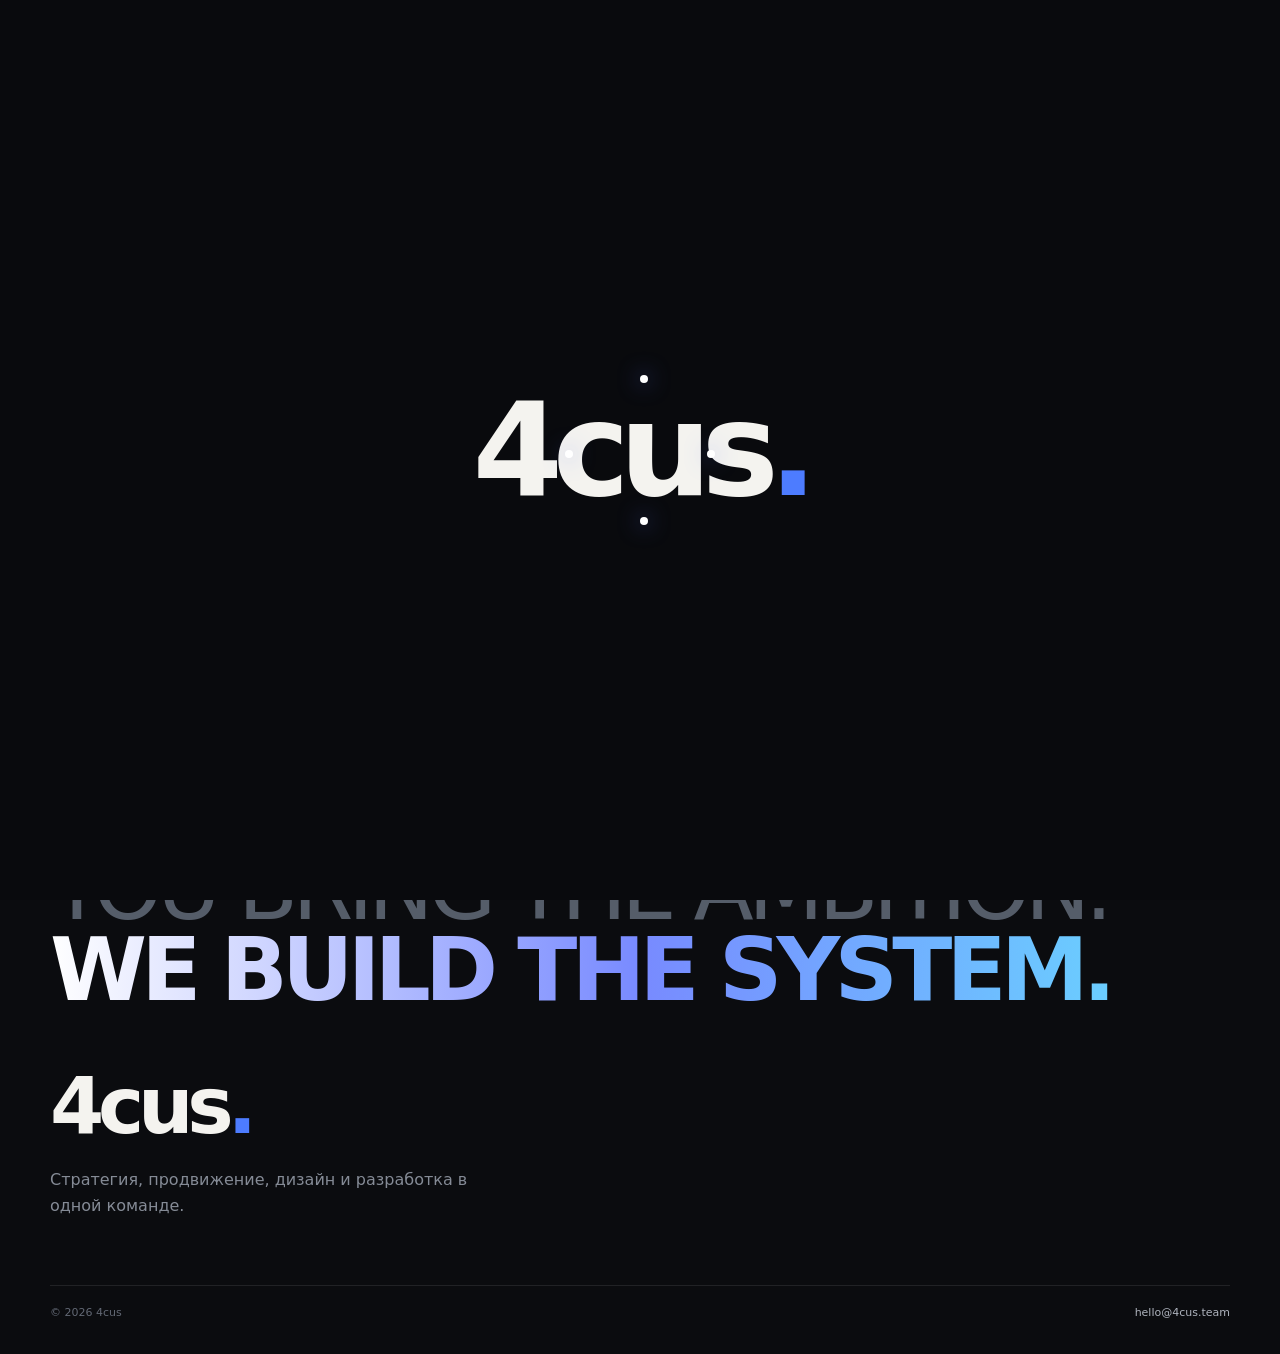
==== parth.html @ 07db7aab "Update parth.html" ====
<!doctype html>
<html lang="ru">
<head>
  <meta charset="utf-8" />
  <meta name="viewport" content="width=device-width, initial-scale=1" />
  <meta name="theme-color" content="#0b0c0f" />
  <meta name="description" content="4cus — digital team: SEO, targeted ads, websites, UI/UX, full-stack development and content production." />
  <title>4cus — Digital Team</title>
  <link rel="stylesheet" href="styles.css" />
</head>
<body>
  <div class="site-loader" id="siteLoader" aria-hidden="true"><div class="loader-mark">4cus<span>.</span></div><div class="loader-points"><i></i><i></i><i></i><i></i></div></div>
  <div class="noise"></div>
  <div class="cursor-glow" id="cursorGlow"></div>

  <header class="topbar">
    <div class="topbar-stars" aria-hidden="true"></div>
    <a class="brand" href="#top" aria-label="4cus home">4cus<span>.</span></a>
    <nav class="nav" aria-label="Main navigation">
      <a href="#team" data-i18n="navTeam">Команда</a>
      <a href="#about" data-i18n="navAbout">О нас</a>
      <a href="#services" data-i18n="navServices">Услуги</a>
      <a href="#contact" data-i18n="navContact">Контакты</a>
      <a href="https://sanek99tyan-svg.github.io/4cusv4/parth.html">Партнёрам</a>
    </nav>
    <div class="top-actions">
      <button class="theme-toggle" id="themeToggle" type="button" aria-label="Toggle theme"><span class="theme-dot"></span></button>
      <button class="lang-switch" id="langSwitch" type="button" aria-label="Switch language"><span class="active">RU</span><span>EN</span></button>
      <a class="pill ghost" href="#contact" data-i18n="contactUs">Связаться</a>
      <a class="pill primary" href="#services" data-i18n="getStarted">Начать проект <span>↗</span></a>
      <button class="menu-btn" id="menuBtn" type="button" aria-label="Open menu"><span></span><span></span></button>
    </div>
  </header>

  <main id="top">
    



   


    <section class="about section-pad" id="about">
      <div class="about-kicker reveal">4cus / one team / one focus</div>
      КОММЕРЧЕСКОЕ ПРЕДЛОЖЕНИЕ
Разработка сайта и комплексное продвижение бизнеса
Мы предлагаем комплексное решение для бизнеса, которое объединяет современный сайт, продвижение в социальных сетях и дополнительные инструменты для привлечения и удержания клиентов.
⸻
1. РАЗРАБОТКА САЙТА
Стоимость —
3 000 000 ₩
Создаём современный сайт на технологии PWA (Progressive Web App).
Что вы получаете:
Современный адаптивный сайт для телефона, планшета и компьютера
Возможность установить сайт как приложение на Android и iPhone
Работа без обязательной привязки к Telegram и другим сторонним сервисам
Возможность при необходимости подключить сторонние сервисы и интеграции
Удобный и понятный интерфейс для клиентов
Индивидуальный дизайн под ваш бизнес и фирменный стиль
Возможность дальнейшего расширения функционала сайта
Преимущество PWA
Ваш клиент может открыть сайт и установить его на свой смартфон практически как обычное приложение, при этом не требуется отдельное приложение из App Store или Google Play.
⸻
2. КОМПЛЕКСНОЕ ПРОДВИЖЕНИЕ
Стоимость —
5 000 000 ₩
Комплекс включает разработку и продвижение вашего бизнеса с использованием нескольких инструментов.
В комплекс входит:
🌐 Сайт
Полноценный сайт на технологии PWA с возможностью установки на Android и iPhone.
📱 SMM
Ведение и развитие социальных сетей:
Создание контентной стратегии
Подготовка контента
Работа с Reels / Stories / публикациями
Оформление социальных сетей
Создание контента с учётом специфики вашего бизнеса
Работа над привлечением и вовлечением аудитории
🎯 Таргетированная реклама
Настройка и ведение рекламных кампаний:
Настройка рекламной аудитории
Подготовка рекламных материалов
Запуск и настройка рекламных кампаний
Анализ результатов
Оптимизация рекламы
Важно: рекламный бюджет оплачивается заказчиком отдельно и не входит в стоимость комплекса.
⸻
3. БОНУСНАЯ СИСТЕМА ДЛЯ КЛИЕНТОВ
В рамках комплексного предложения мы предоставляем разработку индивидуальных подарочных / бонусных карт для ваших клиентов.
Карты могут быть полностью адаптированы под ваш бизнес:
Дизайн под фирменный стиль
Ваш логотип и цвета
Индивидуальные условия бонусов
Подарочные сертификаты
Скидочные карты
Бонусные программы
Условия и внешний вид карт настраиваются под ваше усмотрение.
⸻
4. КАРТОЧКИ ДЛЯ КЛИЕНТОВ
50 штук
В комплекс входит изготовление 50 индивидуальных карточек.
Карточки могут использоваться для:
постоянных клиентов;
бонусной программы;
скидок;
подарков;
накопительной системы;
специальных предложений.
⸻
СТОИМОСТЬ
Услуга	Стоимость
Разработка PWA-сайта	3 000 000 ₩
Комплекс: сайт + SMM + таргет + бонусная система + 50 карточек	5 000 000 ₩
Отдельно оплачивается:
Рекламный бюджет для таргетированной рекламы.
Размер рекламного бюджета определяется совместно с заказчиком в зависимости от поставленных целей и масштаба продвижения.
⸻
ПОЧЕМУ КОМПЛЕКС?
Вместо отдельной разработки сайта и последующего самостоятельного поиска специалистов для продвижения вы получаете единое решение для развития бизнеса.
Мы объединяем:
Сайт → SMM → Таргет → Клиентская бонусная система → Карточки
в одну комплексную систему.
Наша задача — не просто создать сайт, а создать цифровый инструмент, который помогает бизнесу привлекать новых клиентов и работать с постоянной аудиторией.
    </section>

    
  </main>

  <footer>
    <div class="footer-manifest reveal"><span>YOU BRING THE AMBITION.</span><strong data-i18n="footerManifest">WE BUILD THE SYSTEM.</strong></div>
    <div class="footer-brand">4cus<span>.</span></div>
    <p data-i18n="footerText">Стратегия, продвижение, дизайн и разработка в одной команде.</p>
    <div class="footer-bottom"><span>© 2026 4cus</span><a href="mailto:hello@4cus.team">hello@4cus.team</a></div>
  </footer>


  <div class="custom-cursor" id="customCursor"><span></span></div>
  <script src="script.js"></script>
</body>
</html>
---- styles.css ----
:root{
  --bg:#0b0c0f;--panel:#111318;--panel2:#171920;--text:#f4f3ef;--muted:#8b909b;--line:rgba(255,255,255,.09);
  --blue:#4d7cff;--violet:#7c56ff;--orange:#ff7a3d;--amber:#e8b54f;--cyan:#3bd5ff;
}
*{box-sizing:border-box}html{scroll-behavior:smooth}body{margin:0;background:var(--bg);color:var(--text);font-family:Inter,ui-sans-serif,system-ui,-apple-system,BlinkMacSystemFont,"Segoe UI",sans-serif;overflow-x:hidden}.noise{position:fixed;inset:0;pointer-events:none;z-index:90;opacity:.035;background-image:url("data:image/svg+xml,%3Csvg viewBox='0 0 180 180' xmlns='http://www.w3.org/2000/svg'%3E%3Cfilter id='n'%3E%3CfeTurbulence type='fractalNoise' baseFrequency='.9' numOctaves='2' stitchTiles='stitch'/%3E%3C/filter%3E%3Crect width='100%25' height='100%25' filter='url(%23n)' opacity='.8'/%3E%3C/svg%3E")}.cursor-glow{position:fixed;width:440px;height:440px;border-radius:50%;background:radial-gradient(circle,rgba(77,124,255,.12),transparent 65%);transform:translate(-50%,-50%);pointer-events:none;z-index:0;transition:opacity .3s}.topbar{position:fixed;top:18px;left:50%;transform:translateX(-50%);width:min(1180px,calc(100% - 28px));height:66px;display:flex;align-items:center;justify-content:space-between;padding:0 18px 0 22px;border:1px solid rgba(255,255,255,.08);background:rgba(16,18,23,.75);backdrop-filter:blur(18px);border-radius:18px;z-index:70;box-shadow:0 14px 60px rgba(0,0,0,.25)}.brand{font-size:26px;font-weight:900;letter-spacing:-1.7px;color:#fff;text-decoration:none}.brand span,.footer-brand span{color:var(--blue)}.nav{display:flex;gap:28px}.nav a{color:#a7abb4;text-decoration:none;font-size:13px;transition:.25s}.nav a:hover{color:#fff}.top-actions{display:flex;align-items:center;gap:9px}.pill{display:inline-flex;align-items:center;justify-content:center;gap:11px;min-height:40px;padding:0 16px;border-radius:10px;text-decoration:none;font-size:13px;font-weight:700;color:#fff;border:1px solid var(--line);transition:.3s}.pill:hover{transform:translateY(-2px)}.pill.primary{background:linear-gradient(135deg,#577cff,#2c6dff);box-shadow:0 10px 28px rgba(57,100,255,.28);border-color:transparent}.pill.ghost{background:rgba(255,255,255,.03)}.pill.big{min-height:52px;padding:0 20px;border-radius:13px}.lang-switch{display:flex;align-items:center;gap:3px;border:1px solid var(--line);background:#0c0e12;border-radius:10px;padding:4px;color:#8d929d}.lang-switch span{font-size:11px;padding:7px;border-radius:7px}.lang-switch .active{background:#fff;color:#0a0b0e}.menu-btn{display:none;background:none;border:0;width:38px;height:38px;position:relative}.menu-btn span{position:absolute;width:19px;height:1px;background:#fff;left:9px;top:14px}.menu-btn span:last-child{top:22px}.section-pad{width:min(1180px,calc(100% - 36px));margin:0 auto}.hero{min-height:860px;padding-top:180px;position:relative;display:flex;flex-direction:column;align-items:center;text-align:center;overflow:hidden}.hero:before{content:"";position:absolute;width:700px;height:700px;border-radius:50%;background:radial-gradient(circle,rgba(98,83,255,.18),transparent 68%);top:110px;left:50%;transform:translateX(-50%);filter:blur(25px)}.hero-gridline{position:absolute;top:90px;bottom:0;width:1px;background:linear-gradient(transparent,var(--line),transparent)}.hero-gridline.one{left:25%}.hero-gridline.two{right:25%}.eyebrow{position:relative;font-size:12px;text-transform:uppercase;letter-spacing:.16em;color:#8f95a2;margin-bottom:18px}.hero-title{position:relative;font-size:clamp(58px,8vw,118px);line-height:.88;letter-spacing:-.07em;margin:0;max-width:1050px}.hero-title span{display:block}.gradient-text{background:linear-gradient(100deg,#fff 10%,#818fff 45%,#7ae6ff 77%,#fff 98%);-webkit-background-clip:text;background-clip:text;color:transparent}.hero-copy{position:relative;max-width:680px;font-size:18px;line-height:1.65;color:#9ba0aa;margin:34px auto 0}.hero-actions{display:flex;align-items:center;gap:25px;margin-top:28px;position:relative}.text-link{color:#d7d9de;text-decoration:none;font-size:14px}.orbit-stage{position:absolute;width:520px;height:260px;bottom:20px;left:50%;transform:translateX(-50%);perspective:800px}.orbit-ring{position:absolute;inset:50px 60px;border:1px solid rgba(255,255,255,.12);border-radius:50%;transform:rotateX(66deg);box-shadow:0 0 80px rgba(83,95,255,.15)}.orb{position:absolute;width:84px;height:84px;border-radius:50%;filter:saturate(1.2);box-shadow:inset -20px -20px 40px rgba(0,0,0,.25),0 20px 70px currentColor}.orb-a{background:linear-gradient(145deg,#ffbe55,#ff7a3d);color:rgba(255,116,60,.28);left:84px;top:96px;animation:floatA 5s ease-in-out infinite}.orb-b{background:linear-gradient(145deg,#8f6bff,#4f68ff);color:rgba(93,89,255,.28);left:218px;top:28px;width:106px;height:106px;animation:floatB 6s ease-in-out infinite}.orb-c{background:linear-gradient(145deg,#57eaff,#4278ff);color:rgba(60,189,255,.28);right:74px;top:105px;width:72px;height:72px;animation:floatA 4.5s ease-in-out infinite reverse}.orbit-copy{position:absolute;bottom:0;width:100%;font-size:10px;letter-spacing:.35em;color:#555b68}@keyframes floatA{50%{transform:translateY(-18px) rotate(8deg)}}@keyframes floatB{50%{transform:translateY(15px) rotate(-8deg)}}
.marquee{border-top:1px solid var(--line);border-bottom:1px solid var(--line);overflow:hidden;padding:16px 0;background:#0f1116}.marquee-track{display:flex;align-items:center;gap:28px;width:max-content;animation:marquee 28s linear infinite}.marquee span{font-size:13px;font-weight:800;letter-spacing:.16em;color:#666c77}.marquee i{font-style:normal;color:#2f65ff}@keyframes marquee{to{transform:translateX(-50%)}}
.team{padding-top:130px;padding-bottom:130px}.section-head{display:grid;grid-template-columns:1.1fr .9fr;gap:50px;align-items:end;margin-bottom:70px}.section-head h2{font-size:clamp(44px,7vw,82px);line-height:.95;letter-spacing:-.055em;margin:0}.section-head p{color:#8f949f;line-height:1.8;margin:0 0 8px}.fan-stage{position:relative;height:440px;margin-bottom:90px;background:radial-gradient(ellipse at 50% 95%,rgba(74,86,255,.20),transparent 60%)}.fan-card{position:absolute;width:190px;height:245px;border-radius:26px;padding:8px;background:#171920;border:1px solid rgba(255,255,255,.1);box-shadow:0 22px 55px rgba(0,0,0,.35);left:50%;top:70px;transform-origin:center 155%;cursor:pointer;transition:.4s}.fan-card:hover{z-index:10!important;transform:translateX(-50%) translateY(-18px) rotate(0deg) scale(1.06)!important}.fan-card .person-placeholder{height:190px;border-radius:21px;display:grid;place-items:center;overflow:hidden;position:relative}.person-placeholder:after,.member-photo:after,.profile-placeholder:after{content:"";position:absolute;inset:14% 24% 0;border-radius:48% 48% 18% 18%;background:linear-gradient(180deg,rgba(255,255,255,.45),rgba(255,255,255,.05));filter:blur(.3px)}.person-placeholder b{font-size:66px;position:relative;z-index:2}.person-placeholder.amber{background:linear-gradient(145deg,#d69a37,#3b2615)}.person-placeholder.violet{background:linear-gradient(145deg,#7159ff,#241b52)}.person-placeholder.orange{background:linear-gradient(145deg,#ff8c42,#522310)}.person-placeholder.blue{background:linear-gradient(145deg,#476dff,#142659)}.fan-card span{display:block;font-size:9px;letter-spacing:.13em;color:#9ca1aa;padding:12px 5px}.fan-1{transform:translateX(-170%) rotate(-22deg);z-index:1}.fan-2{transform:translateX(-92%) rotate(-8deg);z-index:3}.fan-3{transform:translateX(-8%) rotate(8deg);z-index:3}.fan-4{transform:translateX(70%) rotate(22deg);z-index:1}.team-grid{display:grid;grid-template-columns:repeat(4,1fr);gap:18px}.member-card{padding:12px;border-radius:22px;border:1px solid var(--line);background:linear-gradient(180deg,#13151a,#0e1014);transition:.35s;cursor:pointer}.member-card:hover{transform:translateY(-7px);border-color:rgba(255,255,255,.2);box-shadow:0 22px 55px rgba(0,0,0,.25)}.member-photo{height:310px;border-radius:17px;display:grid;place-items:center;position:relative;overflow:hidden}.member-photo span{font-size:104px;font-weight:900;letter-spacing:-.08em;z-index:2;text-shadow:0 8px 30px rgba(0,0,0,.25)}.photo-hint{position:absolute;right:13px;top:13px;font-size:9px;letter-spacing:.18em;border:1px solid rgba(255,255,255,.25);border-radius:99px;padding:6px 8px;z-index:3}.photo-amber{background:linear-gradient(145deg,#bc7c25,#2b2118)}.photo-violet{background:linear-gradient(145deg,#6e4fff,#251c53)}.photo-orange{background:linear-gradient(145deg,#ff7e36,#452014)}.photo-blue{background:linear-gradient(145deg,#3e66e8,#162041)}.member-meta{display:flex;justify-content:space-between;align-items:center;padding:16px 4px 10px}.member-meta h3{margin:0 0 4px;font-size:18px}.member-meta p{margin:0;color:#4977ff;font-size:10px;letter-spacing:.1em}.round-btn{width:38px;height:38px;border-radius:50%;border:1px solid var(--line);background:#171920;color:#fff;cursor:pointer;transition:.3s}.member-card:hover .round-btn{background:#fff;color:#0b0c0f;transform:rotate(45deg)}.member-desc{color:#828894;line-height:1.65;font-size:13px;min-height:128px;padding:0 4px}.social-mini{display:flex;gap:8px;padding:6px 4px}.social-mini a{width:31px;height:31px;border:1px solid var(--line);border-radius:50%;display:grid;place-items:center;color:#888e99;text-decoration:none;font-size:9px}.social-mini a:hover{color:#fff;border-color:#fff}
.about{padding:120px 0;border-top:1px solid var(--line)}.about-kicker{font-size:11px;color:#5b84ff;text-transform:uppercase;letter-spacing:.24em;margin-bottom:30px}.about-title{font-size:clamp(38px,6vw,74px);line-height:1.05;letter-spacing:-.055em;max-width:1100px;margin:0 0 70px}.about-grid{display:grid;grid-template-columns:1fr 1.15fr;gap:90px}.about-copy{font-size:17px;line-height:1.9;color:#979ca6}.about-copy p{margin-top:0;margin-bottom:28px}.metric-wall{display:grid;grid-template-columns:1fr 1fr;border:1px solid var(--line);border-radius:24px;overflow:hidden}.metric{padding:35px;border-right:1px solid var(--line);border-bottom:1px solid var(--line);min-height:180px;display:flex;flex-direction:column;justify-content:space-between}.metric:nth-child(2n){border-right:0}.metric:nth-last-child(-n+2){border-bottom:0}.metric strong{font-size:50px;letter-spacing:-.06em}.metric span{color:#818692;font-size:13px;line-height:1.5}.services{padding:120px 0}.service-list{border-top:1px solid var(--line)}.service-row{display:grid;grid-template-columns:70px 1.05fr 1.2fr 34px;gap:25px;align-items:center;padding:31px 0;border-bottom:1px solid var(--line);transition:.3s}.service-row:hover{padding-left:15px;background:linear-gradient(90deg,rgba(77,124,255,.06),transparent)}.service-row>span{color:#535965;font-size:11px}.service-row h3{margin:0;font-size:26px;letter-spacing:-.03em}.service-row p{margin:0;color:#858b97;line-height:1.65;font-size:14px}.service-row i{font-style:normal;font-size:24px;transition:.3s}.service-row:hover i{transform:translate(6px,-6px)}
.socials{padding:120px 0 160px}.social-intro{display:flex;justify-content:space-between;align-items:end;margin-bottom:45px;gap:50px}.social-intro span{font-size:11px;text-transform:uppercase;letter-spacing:.2em;color:#7d838e}.social-intro h2{font-size:clamp(36px,5vw,66px);letter-spacing:-.05em;max-width:790px;margin:0}.social-cards{display:grid;grid-template-columns:1.2fr 1fr .9fr;gap:16px}.social-card{position:relative;min-height:330px;border-radius:28px;overflow:hidden;padding:28px;display:flex;flex-direction:column;justify-content:flex-end;text-decoration:none;color:#fff;border:1px solid rgba(255,255,255,.12);isolation:isolate;transition:.4s}.social-card:hover{transform:translateY(-9px) rotate(-.7deg)}.social-card small{position:absolute;top:26px;left:28px;letter-spacing:.2em;font-size:9px;opacity:.68}.social-card strong{font-size:42px;letter-spacing:-.05em}.social-card>span{position:absolute;right:25px;top:24px;font-size:25px}.youtube{background:linear-gradient(145deg,#6e1515,#1a0b0b)}.instagram{background:linear-gradient(145deg,#5632a9,#25102d 70%)}.tiktok{background:linear-gradient(145deg,#11313c,#0d1014 70%)}.social-shape{position:absolute;width:220px;height:220px;border-radius:42% 58% 61% 39%/45% 38% 62% 55%;right:-20px;top:55px;background:rgba(255,255,255,.12);filter:blur(2px);z-index:-1;animation:blob 7s ease-in-out infinite}@keyframes blob{50%{transform:rotate(70deg) scale(1.1);border-radius:64% 36% 42% 58%/55% 61% 39% 45%}}
.canvas-section{height:620px;position:relative;overflow:hidden;border-top:1px solid var(--line);background:radial-gradient(circle at 50% 80%,rgba(76,96,255,.11),transparent 55%)}#networkCanvas{position:absolute;inset:0;width:100%;height:100%}.canvas-copy{position:absolute;z-index:3;left:50%;transform:translateX(-50%);top:90px;text-align:center;width:min(900px,90%)}.canvas-copy span{text-transform:uppercase;letter-spacing:.22em;color:#667087;font-size:10px}.canvas-copy h2{font-size:clamp(40px,6vw,78px);line-height:1;letter-spacing:-.06em;margin:14px 0}.signature-svg{position:absolute;left:50%;bottom:10px;transform:translateX(-50%);width:min(1200px,95%);z-index:2;overflow:visible}.draw-path{fill:none;stroke:#3d6fff;stroke-width:2;stroke-linecap:round;stroke-dasharray:1600;stroke-dashoffset:1600;filter:drop-shadow(0 0 12px rgba(61,111,255,.45));transition:stroke-dashoffset 2.2s cubic-bezier(.2,.7,.2,1)}.draw-path.alt{stroke:#cf6dff;opacity:.5}.canvas-section.in-view .draw-path{stroke-dashoffset:0}.canvas-labels{position:absolute;inset:auto 0 40px;display:flex;justify-content:space-around;color:#5f6674;font-size:9px;letter-spacing:.2em;z-index:4}footer{width:min(1180px,calc(100% - 36px));margin:0 auto;padding:70px 0 35px}.footer-brand{font-size:78px;font-weight:900;letter-spacing:-.08em}.footer-brand+ p{color:#858b96;max-width:430px}.footer-bottom{display:flex;justify-content:space-between;margin-top:65px;padding-top:20px;border-top:1px solid var(--line);color:#626874;font-size:11px}.footer-bottom a{color:#aeb3bd;text-decoration:none}
.mobile-menu{position:fixed;inset:0;background:#0b0c0f;z-index:95;display:flex;flex-direction:column;justify-content:center;padding:35px;transform:translateX(100%);transition:.55s cubic-bezier(.16,1,.3,1)}.mobile-menu.open{transform:none}.mobile-menu a{font-size:50px;color:#fff;text-decoration:none;letter-spacing:-.05em;margin:8px 0}.menu-close,.profile-close{position:absolute;right:25px;top:22px;width:48px;height:48px;border-radius:50%;border:1px solid var(--line);background:rgba(255,255,255,.05);color:#fff;font-size:28px;cursor:pointer;z-index:10}
.profile-modal{position:fixed;inset:0;background:#0b0c0f;z-index:100;opacity:0;pointer-events:none;transition:.45s}.profile-modal.open{opacity:1;pointer-events:auto}.profile-bg{position:absolute;inset:0;background:radial-gradient(circle at 20% 20%,rgba(87,105,255,.13),transparent 34%)}.profile-scroll{position:absolute;inset:0;overflow:auto;padding:100px max(28px,calc((100vw - 1180px)/2)) 80px}.profile-hero{min-height:600px;display:grid;grid-template-columns:80px .75fr 1fr;gap:40px;align-items:center}.profile-index{font-size:11px;color:#586070;align-self:start;margin-top:85px}.profile-placeholder{height:500px;border-radius:34px;display:grid;place-items:center;position:relative;overflow:hidden;background:linear-gradient(145deg,#6e4fff,#251c53)}.profile-placeholder span{font-size:190px;font-weight:900;z-index:2}.profile-main h2{font-size:clamp(62px,9vw,126px);line-height:.85;letter-spacing:-.075em;margin:12px 0 35px}.profile-main p{max-width:600px;color:#9ca2ac;font-size:17px;line-height:1.85}.profile-links{display:flex;gap:12px;margin-top:28px}.profile-links a{padding:12px 15px;border:1px solid var(--line);border-radius:10px;color:#fff;text-decoration:none;font-size:12px}.portfolio-wrap{padding-top:60px;border-top:1px solid var(--line)}.portfolio-head{display:flex;align-items:end;justify-content:space-between;gap:30px;margin-bottom:30px}.portfolio-head h3{font-size:36px;margin:0}.portfolio-head span{color:#707783;font-size:11px}.portfolio-grid{display:grid;grid-template-columns:repeat(3,1fr);gap:16px}.project-card{aspect-ratio:1.25;border-radius:24px;border:1px solid var(--line);background:linear-gradient(145deg,#1d2028,#111319);padding:20px;position:relative;overflow:hidden;display:flex;flex-direction:column;justify-content:flex-end}.project-card:before{content:"";position:absolute;width:180px;height:180px;border-radius:50%;background:linear-gradient(145deg,#577cff,#8d4dff);top:-50px;right:-40px;filter:blur(3px);opacity:.65}.project-card:nth-child(2):before{background:linear-gradient(145deg,#ffb53d,#ff6e32)}.project-card:nth-child(3):before{background:linear-gradient(145deg,#44dfff,#4563ff)}.project-card:nth-child(4):before{background:linear-gradient(145deg,#6affb8,#2f7b65)}.project-card:nth-child(5):before{background:linear-gradient(145deg,#ff8ac8,#884bff)}.project-card:nth-child(6):before{background:linear-gradient(145deg,#e9d56a,#7a5c2a)}.project-card b,.project-card span{position:relative;z-index:2}.project-card b{font-size:22px}.project-card span{font-size:10px;color:#8b919c;margin-top:6px}
.reveal{opacity:0;transform:translateY(28px);transition:opacity .8s ease,transform .8s cubic-bezier(.2,.7,.2,1)}.reveal.visible{opacity:1;transform:none}
@media(max-width:960px){.nav,.top-actions .ghost,.top-actions .primary{display:none}.menu-btn{display:block}.hero{min-height:800px;padding-top:170px}.hero-copy{font-size:16px}.orbit-stage{transform:translateX(-50%) scale(.82);bottom:5px}.section-head,.about-grid{grid-template-columns:1fr;gap:28px}.team-grid{grid-template-columns:repeat(2,1fr)}.member-photo{height:380px}.social-cards{grid-template-columns:1fr}.profile-hero{grid-template-columns:1fr;gap:30px}.profile-index{display:none}.profile-placeholder{height:520px}.portfolio-grid{grid-template-columns:repeat(2,1fr)}.profile-main h2{margin-top:0}.service-row{grid-template-columns:50px 1fr 30px}.service-row p{grid-column:2/3}.social-intro{display:block}.social-intro span{display:block;margin-bottom:16px}}
@media(max-width:640px){.topbar{top:10px;height:58px;border-radius:15px}.brand{font-size:23px}.lang-switch{margin-left:auto}.section-pad{width:min(100% - 24px,1180px)}.hero{padding-top:145px;min-height:730px}.hero-title{font-size:55px}.hero-copy{font-size:15px;line-height:1.7}.hero-actions{flex-direction:column;gap:16px}.orbit-stage{width:430px;transform:translateX(-50%) scale(.72);bottom:-5px}.team{padding-top:90px}.section-head{margin-bottom:40px}.section-head h2{font-size:54px}.fan-stage{height:340px;margin-bottom:55px}.fan-card{width:140px;height:190px;top:50px}.fan-card .person-placeholder{height:140px}.fan-1{transform:translateX(-165%) rotate(-23deg)}.fan-2{transform:translateX(-95%) rotate(-8deg)}.fan-3{transform:translateX(-5%) rotate(8deg)}.fan-4{transform:translateX(65%) rotate(23deg)}.fan-card span{font-size:7px;padding-top:8px}.team-grid{grid-template-columns:1fr}.member-photo{height:420px}.member-desc{min-height:auto}.about{padding-top:90px}.about-title{font-size:42px}.about-grid{gap:35px}.metric-wall{grid-template-columns:1fr}.metric{border-right:0!important;border-bottom:1px solid var(--line)!important}.metric:last-child{border-bottom:0!important}.services{padding-top:90px}.service-row{padding:24px 0}.service-row h3{font-size:22px}.socials{padding-top:90px}.social-intro h2{font-size:42px}.social-card{min-height:260px}.canvas-section{height:540px}.footer-brand{font-size:62px}.footer-bottom{gap:20px;flex-direction:column}.mobile-menu a{font-size:46px}.profile-scroll{padding:90px 18px 60px}.profile-placeholder{height:430px}.profile-main h2{font-size:68px}.portfolio-head{display:block}.portfolio-head span{display:block;margin-top:9px}.portfolio-grid{grid-template-columns:1fr}.profile-hero{min-height:auto;padding-bottom:70px}}

/* v2 — premium navigation + contact */
.topbar{height:72px;padding:0 12px 0 24px;border-color:rgba(255,255,255,.11);background:linear-gradient(180deg,rgba(25,27,34,.88),rgba(12,14,18,.82));box-shadow:0 18px 70px rgba(0,0,0,.36),inset 0 1px 0 rgba(255,255,255,.04)}
.topbar:before{content:"";position:absolute;inset:0;border-radius:inherit;padding:1px;background:linear-gradient(105deg,rgba(255,255,255,.18),rgba(92,116,255,.08) 35%,transparent 65%,rgba(255,255,255,.09));-webkit-mask:linear-gradient(#000 0 0) content-box,linear-gradient(#000 0 0);-webkit-mask-composite:xor;mask-composite:exclude;pointer-events:none}
.brand{position:relative}.brand:after{content:"digital team";position:absolute;left:0;top:28px;font-size:7px;font-weight:600;letter-spacing:.22em;text-transform:uppercase;color:#666d79;white-space:nowrap}
.nav{padding:7px;border:1px solid rgba(255,255,255,.06);border-radius:14px;background:rgba(255,255,255,.025);gap:4px}.nav a{padding:9px 13px;border-radius:9px}.nav a:hover{background:rgba(255,255,255,.065)}
.lang-switch{border-radius:14px;background:rgba(5,6,9,.72);padding:4px;box-shadow:inset 0 0 0 1px rgba(255,255,255,.02)}
.menu-btn{border-radius:13px!important;border:1px solid rgba(255,255,255,.08)!important;background:rgba(255,255,255,.035)!important}

.contact-cta{padding-bottom:140px}.contact-shell{position:relative;overflow:hidden;border:1px solid rgba(255,255,255,.11);border-radius:36px;padding:70px;display:grid;grid-template-columns:1.1fr .9fr;gap:70px;background:linear-gradient(145deg,rgba(23,26,34,.98),rgba(10,12,16,.98));box-shadow:0 35px 90px rgba(0,0,0,.28)}
.contact-shell:before{content:"";position:absolute;inset:0;background:linear-gradient(115deg,rgba(95,113,255,.09),transparent 34%,transparent 67%,rgba(154,80,255,.06));pointer-events:none}.contact-orb{position:absolute;border-radius:50%;filter:blur(2px);pointer-events:none}.contact-orb-a{width:280px;height:280px;right:-100px;top:-110px;background:radial-gradient(circle at 35% 35%,rgba(112,130,255,.55),rgba(64,58,176,.09) 62%,transparent 70%)}.contact-orb-b{width:190px;height:190px;left:42%;bottom:-120px;background:radial-gradient(circle,rgba(184,89,255,.22),transparent 70%)}
.contact-copy,.project-form{position:relative;z-index:2}.contact-kicker{font-size:10px;letter-spacing:.25em;color:#798295}.contact-copy h2{font-size:clamp(42px,5vw,70px);line-height:.98;letter-spacing:-.06em;margin:20px 0 25px;max-width:720px}.contact-copy>p{color:#9299a6;line-height:1.8;max-width:650px}.contact-links{display:flex;gap:10px;flex-wrap:wrap;margin-top:38px}.contact-link{min-width:145px;padding:15px 16px;border:1px solid rgba(255,255,255,.1);border-radius:14px;display:flex;justify-content:space-between;gap:20px;color:#fff;text-decoration:none;background:rgba(255,255,255,.025);transition:.3s}.contact-link:hover{transform:translateY(-4px);background:rgba(255,255,255,.06);border-color:rgba(255,255,255,.2)}.contact-link b{font-weight:400}
.project-form{display:grid;grid-template-columns:1fr 1fr;gap:12px;align-content:start;padding:18px;border-radius:25px;background:rgba(4,6,10,.55);border:1px solid rgba(255,255,255,.08);backdrop-filter:blur(20px)}.project-form label{display:block}.project-form label.wide{grid-column:1/-1}.project-form label span{display:block;font-size:9px;letter-spacing:.14em;text-transform:uppercase;color:#737b89;margin:0 0 9px 4px}.project-form input,.project-form textarea{width:100%;border:1px solid rgba(255,255,255,.09);background:#11141a;color:#fff;border-radius:14px;padding:15px 16px;outline:none;font:inherit;transition:.25s}.project-form textarea{resize:vertical;min-height:125px}.project-form input:focus,.project-form textarea:focus{border-color:rgba(99,124,255,.7);box-shadow:0 0 0 4px rgba(83,104,255,.08)}.contact-submit{grid-column:1/-1;border:0;border-radius:15px;min-height:56px;padding:0 18px;color:#fff;background:linear-gradient(135deg,#617cff,#6b45ef);font-weight:800;display:flex;justify-content:space-between;align-items:center;cursor:pointer;box-shadow:0 14px 35px rgba(72,82,255,.2);transition:.3s}.contact-submit:hover{transform:translateY(-3px)}.project-form small{grid-column:1/-1;color:#606876;font-size:9px;line-height:1.5;padding:2px 4px}

@media(max-width:960px){.contact-shell{grid-template-columns:1fr;padding:48px;gap:42px}}
@media(max-width:640px){.topbar{top:10px;width:calc(100% - 20px);height:64px;padding:0 8px 0 17px;border-radius:19px;background:rgba(15,17,22,.88);box-shadow:0 14px 40px rgba(0,0,0,.42)}.topbar .brand{font-size:26px}.brand:after{display:none}.top-actions{gap:6px}.lang-switch{height:46px;border-radius:14px}.lang-switch span{font-size:12px;padding:8px 9px}.menu-btn{display:block;width:46px;height:46px}.menu-btn span{width:20px;left:12px;top:17px}.menu-btn span:last-child{top:25px;width:14px;left:18px}.contact-cta{width:calc(100% - 24px);padding-bottom:90px}.contact-shell{padding:31px 20px;border-radius:28px;gap:32px}.contact-copy h2{font-size:40px}.contact-copy>p{font-size:14px}.contact-links{display:grid;grid-template-columns:1fr 1fr}.contact-link:last-child{grid-column:1/-1}.project-form{grid-template-columns:1fr;padding:12px}.project-form label,.project-form label.wide{grid-column:1}.canvas-section{margin-top:0}}


/* v3 — mobile polish + layout fixes */
body{padding-bottom:env(safe-area-inset-bottom)}
section[id]{scroll-margin-top:110px}
.topbar{isolation:isolate}
.topbar:after{content:"";position:absolute;left:18px;right:18px;bottom:0;height:1px;background:linear-gradient(90deg,transparent,rgba(112,132,255,.34),rgba(255,255,255,.08),transparent);opacity:.75;pointer-events:none}
.top-actions{position:relative;z-index:3}
.hero>.eyebrow,.hero>.hero-title,.hero>.hero-copy,.hero>.hero-actions{z-index:2}
.hero-actions{z-index:5}
.pill.big{min-width:290px}
.orbit-stage{pointer-events:none;z-index:1}
footer{position:relative;padding-top:52px}
footer:before{content:"";position:absolute;left:0;right:0;top:0;height:1px;background:linear-gradient(90deg,transparent,rgba(255,255,255,.09),rgba(91,119,255,.18),rgba(255,255,255,.09),transparent)}
.footer-brand+ p{line-height:1.65}
.footer-bottom{align-items:center}

@media(max-width:960px){
  .hero{padding-bottom:220px;min-height:auto}
  .orbit-stage{bottom:26px}
  .team{padding-top:110px}
}

@media(max-width:640px){
  .cursor-glow{display:none}
  .topbar{top:max(10px,env(safe-area-inset-top));width:calc(100% - 20px);height:70px;padding:0 10px 0 16px;border-radius:22px;background:linear-gradient(180deg,rgba(23,26,34,.94),rgba(10,12,17,.88));backdrop-filter:blur(22px);box-shadow:0 18px 44px rgba(0,0,0,.46),inset 0 1px 0 rgba(255,255,255,.04)}
  .topbar .brand{font-size:27px;letter-spacing:-1.9px}
  .top-actions{gap:6px;padding:4px;border-radius:18px;border:1px solid rgba(255,255,255,.05);background:rgba(255,255,255,.025);box-shadow:inset 0 1px 0 rgba(255,255,255,.03)}
  .lang-switch{margin-left:0;height:42px;padding:3px;border-radius:13px;background:rgba(7,9,13,.94)}
  .lang-switch span{font-size:12px;padding:8px 10px}
  .menu-btn{display:block;width:42px;height:42px;border-radius:12px!important}
  .menu-btn span{width:18px;left:11px;top:16px}
  .menu-btn span:last-child{top:24px;width:12px;left:17px}
  .section-pad{width:min(100% - 24px,1180px)}
  .hero{padding-top:154px;padding-bottom:218px;min-height:auto}
  .hero-gridline{display:none}
  .eyebrow{font-size:11px;line-height:1.45}
  .hero-title{font-size:48px;max-width:340px;line-height:.92}
  .hero-copy{font-size:15px;line-height:1.72;max-width:340px;margin-top:24px}
  .hero-actions{width:100%;max-width:330px;flex-direction:column;gap:14px;margin-top:24px}
  .pill.big{width:100%;min-width:0;min-height:54px}
  .text-link{display:inline-flex;align-items:center;justify-content:center;width:100%;min-height:46px;border:1px solid rgba(255,255,255,.08);border-radius:14px;background:rgba(255,255,255,.02)}
  .orbit-stage{width:340px;height:190px;bottom:18px;transform:translateX(-50%) scale(1)}
  .orbit-ring{inset:42px 42px}
  .orb-a{width:66px;height:66px;left:48px;top:88px}
  .orb-b{width:84px;height:84px;left:128px;top:24px}
  .orb-c{width:56px;height:56px;right:48px;top:92px}
  .orbit-copy{font-size:8px}
  .marquee{padding:13px 0}
  .marquee span{font-size:12px}
  .team{padding-top:92px;padding-bottom:96px}
  .section-head{margin-bottom:36px}
  .section-head h2{font-size:clamp(42px,12vw,54px)}
  .section-head p{font-size:16px;line-height:1.7}
  .fan-stage{height:282px;margin-bottom:42px;overflow:hidden;margin-inline:-4px}
  .fan-card{width:118px;height:166px;top:48px;padding:7px;border-radius:21px}
  .fan-card .person-placeholder{height:118px}
  .person-placeholder b{font-size:54px}
  .fan-card span{font-size:6px;letter-spacing:.15em;padding:9px 3px 0}
  .fan-1{transform:translateX(-168%) rotate(-22deg)}
  .fan-2{transform:translateX(-92%) rotate(-8deg)}
  .fan-3{transform:translateX(-2%) rotate(8deg)}
  .fan-4{transform:translateX(74%) rotate(22deg)}
  .member-photo{height:360px}
  .member-meta{padding-top:14px}
  .social-card{min-height:240px;padding:24px;border-radius:24px}
  .social-card small{top:22px;left:24px}
  .social-card strong{font-size:36px}
  .social-card>span{top:20px;right:22px}
  .social-shape{width:178px;height:178px;right:-18px;top:76px}
  .contact-cta{width:calc(100% - 24px);padding-bottom:86px}
  .contact-shell{padding:30px 20px;border-radius:28px;gap:28px}
  .contact-copy h2{font-size:34px;line-height:1.02;margin:16px 0 18px}
  .contact-copy>p{font-size:14px;line-height:1.75}
  .contact-links{display:grid;grid-template-columns:1fr;gap:10px;margin-top:28px}
  .contact-link,.contact-link:last-child{grid-column:auto;min-width:0}
  .project-form{grid-template-columns:1fr;padding:12px}
  .project-form label,.project-form label.wide{grid-column:1}
  .canvas-section{height:620px;margin-top:0}
  .canvas-copy{top:62px;width:calc(100% - 28px)}
  .canvas-copy h2{font-size:42px;line-height:1.02;max-width:320px;margin:14px auto 0}
  .signature-svg{bottom:16px;width:min(1200px,104%)}
  .canvas-labels{inset:auto 10px 34px;gap:8px;justify-content:space-between;font-size:8px;letter-spacing:.16em}
  footer{width:calc(100% - 24px);padding:54px 0 calc(24px + env(safe-area-inset-bottom))}
  .footer-brand{font-size:52px}
  .footer-brand+ p{font-size:16px;max-width:100%;margin-top:8px}
  .footer-bottom{margin-top:32px;padding-top:18px;gap:14px;align-items:flex-start;flex-direction:column}
  .mobile-menu{padding:40px 24px;padding-top:max(40px,calc(env(safe-area-inset-top) + 16px))}
  .mobile-menu a{font-size:42px;margin:6px 0}
  .menu-close{right:18px;top:max(18px,calc(env(safe-area-inset-top) + 8px))}
}


/* v4 — overflow fixes for contact + canvas */
.contact-cta,.contact-shell,.contact-copy,.project-form,.canvas-section,.canvas-copy,footer{max-width:100%}
.contact-copy h2,.canvas-copy h2{overflow-wrap:anywhere}

@media(max-width:640px){
  html,body{overflow-x:hidden}
  .contact-cta{width:calc(100% - 24px);margin-left:auto;margin-right:auto;padding-bottom:78px}
  .contact-shell{width:100%;padding:28px 18px 18px;gap:24px}
  .contact-copy{min-width:0}
  .contact-copy h2{font-size:30px;line-height:1.05;max-width:100%;letter-spacing:-.05em}
  .contact-copy>p{max-width:100%}
  .contact-links{width:100%;grid-template-columns:1fr}
  .contact-link,.contact-link:last-child{width:100%;grid-column:auto;padding:14px 16px}
  .project-form{width:100%;min-width:0;padding:10px;border-radius:22px;overflow:hidden}
  .project-form input,.project-form textarea{width:100%;max-width:100%;min-width:0;padding:14px 14px;border-radius:12px}
  .contact-submit{min-height:52px;border-radius:14px}

  .canvas-section{height:590px;padding-inline:0;overflow:hidden}
  .canvas-copy{left:0;right:0;transform:none;top:58px;width:100%;padding:0 18px;text-align:left}
  .canvas-copy span{display:block;max-width:100%;white-space:normal}
  .canvas-copy h2{font-size:34px;line-height:1.04;max-width:285px;margin:12px 0 0;letter-spacing:-.05em}
  #networkCanvas{left:0;right:0;width:100%;max-width:100%}
  .signature-svg{left:50%;transform:translateX(-50%);bottom:14px;width:112%;max-width:none}
  .canvas-labels{left:12px;right:12px;bottom:32px;justify-content:space-between}

  footer{width:calc(100% - 24px);margin-left:auto;margin-right:auto}
  .footer-brand+ p{max-width:300px}
  .footer-bottom{max-width:100%}
}

/* v5 — 4cus agency expansion */
.site-loader{position:fixed;inset:0;z-index:9999;display:grid;place-items:center;background:#090a0d;transition:opacity .65s ease,visibility .65s ease}.site-loader.hide{opacity:0;visibility:hidden}.loader-mark{font-size:clamp(64px,12vw,130px);font-weight:900;letter-spacing:-.08em}.loader-mark span{color:var(--blue)}.loader-points{position:absolute;left:50%;top:50%;width:150px;height:150px;transform:translate(-50%,-50%)}.loader-points i{position:absolute;width:8px;height:8px;border-radius:50%;background:#fff;box-shadow:0 0 22px rgba(88,116,255,.8);animation:loaderPoint 1s ease-in-out infinite}.loader-points i:nth-child(1){left:0;top:50%}.loader-points i:nth-child(2){right:0;top:50%;animation-delay:.1s}.loader-points i:nth-child(3){top:0;left:50%;animation-delay:.2s}.loader-points i:nth-child(4){bottom:0;left:50%;animation-delay:.3s}
.theme-toggle{width:42px;height:42px;border-radius:13px;border:1px solid rgba(255,255,255,.08);background:rgba(255,255,255,.035);display:grid;place-items:center;cursor:pointer}.theme-dot{width:16px;height:16px;border-radius:50%;background:linear-gradient(135deg,#fff 50%,#2a2f3b 50%);box-shadow:0 0 0 4px rgba(255,255,255,.035)}
.hero-trust{position:relative;z-index:4;display:flex;align-items:center;gap:12px;margin-top:26px;color:#666d79;font-size:9px;letter-spacing:.2em}.hero-trust i{width:3px;height:3px;border-radius:50%;background:#3e67ff}.hero-stats{position:relative;z-index:4;display:flex;gap:10px;margin-top:18px}.hero-stats>div{min-width:120px;padding:12px 14px;border:1px solid rgba(255,255,255,.07);border-radius:14px;background:rgba(255,255,255,.02);backdrop-filter:blur(12px);display:flex;flex-direction:column}.hero-stats strong{font-size:20px;letter-spacing:-.04em}.hero-stats span{font-size:9px;color:#747b87;text-transform:uppercase;letter-spacing:.12em;margin-top:3px}
.member-proof{display:flex;align-items:center;gap:9px;padding:11px 4px 4px;border-top:1px solid rgba(255,255,255,.06)}.member-proof b{font-size:11px;color:#fff}.member-proof span{font-size:9px;color:#6f7682;text-transform:uppercase;letter-spacing:.1em}

.cases{padding:40px 0 140px}.case-grid{display:grid;grid-template-columns:1.25fr 1fr 1fr;gap:16px}.case-card{position:relative;min-height:520px;border:1px solid var(--line);border-radius:30px;overflow:hidden;background:#111318;transition:.45s cubic-bezier(.2,.7,.2,1)}.case-card:hover{transform:translateY(-8px);border-color:rgba(255,255,255,.18);box-shadow:0 28px 75px rgba(0,0,0,.28)}.case-no{position:absolute;right:22px;top:20px;font-size:10px;color:#676e7b;letter-spacing:.14em;z-index:3}.case-visual{height:66%;position:relative;display:grid;place-items:center;overflow:hidden}.case-visual:before{content:"";position:absolute;width:320px;height:320px;border-radius:50%;filter:blur(5px);opacity:.55;transition:.5s}.case-commerce .case-visual{background:linear-gradient(160deg,#241849,#111318)}.case-commerce .case-visual:before{background:radial-gradient(circle,#784dff,transparent 68%)}.case-product .case-visual{background:linear-gradient(160deg,#163644,#101317)}.case-product .case-visual:before{background:radial-gradient(circle,#39c9ff,transparent 68%)}.case-growth .case-visual{background:linear-gradient(160deg,#47261a,#121314)}.case-growth .case-visual:before{background:radial-gradient(circle,#ff8a3d,transparent 68%)}.case-card:hover .case-visual:before{transform:scale(1.12)}.case-window{width:70%;aspect-ratio:1.3;border:1px solid rgba(255,255,255,.16);border-radius:18px;background:rgba(8,10,14,.7);padding:15px;display:flex;gap:6px;position:relative;z-index:2;box-shadow:0 22px 70px rgba(0,0,0,.3)}.case-window i{width:7px;height:7px;border-radius:50%;background:#5a6170}.case-window span{position:absolute;left:15px;right:15px;top:40px;bottom:15px;border-radius:12px;background:linear-gradient(145deg,rgba(126,92,255,.5),rgba(80,115,255,.08));border:1px solid rgba(255,255,255,.08)}.case-orbit{width:180px;height:180px;border:1px solid rgba(255,255,255,.18);border-radius:50%;position:relative;display:grid;place-items:center;z-index:2}.case-orbit:after{content:"";position:absolute;inset:24px;border:1px dashed rgba(255,255,255,.18);border-radius:50%;animation:spin 10s linear infinite}.case-orbit i{position:absolute;width:20px;height:20px;border-radius:50%;background:#5fe0ff;right:4px;top:40%;box-shadow:0 0 25px #5fe0ff}.case-orbit b{font-size:42px;letter-spacing:-.08em}.bars{width:72%;height:180px;display:flex;align-items:end;gap:10px;z-index:2}.bars i{flex:1;border-radius:8px 8px 2px 2px;background:linear-gradient(#ff9d54,#6a321c);transform-origin:bottom;animation:barPulse 2.8s ease-in-out infinite}.bars i:nth-child(1){height:34%}.bars i:nth-child(2){height:54%;animation-delay:.15s}.bars i:nth-child(3){height:80%;animation-delay:.3s}.bars i:nth-child(4){height:66%;animation-delay:.45s}.bars i:nth-child(5){height:96%;animation-delay:.6s}@keyframes barPulse{50%{transform:scaleY(.82);filter:brightness(1.2)}}@keyframes spin{to{transform:rotate(360deg)}}.case-meta{padding:26px}.case-meta>span{font-size:9px;color:#677080;letter-spacing:.2em}.case-meta h3{font-size:26px;letter-spacing:-.04em;margin:10px 0 8px}.case-meta p{margin:0;color:#7f8793;font-size:12px}

.why{padding:130px 0}.why-head{display:grid;grid-template-columns:.35fr 1fr;gap:40px;align-items:start;margin-bottom:55px}.why-head>span,.process-copy>span{font-size:10px;letter-spacing:.22em;color:#5d78ff}.why-head h2,.process-copy h2{font-size:clamp(42px,6vw,76px);line-height:.98;letter-spacing:-.06em;margin:0}.why-grid{display:grid;grid-template-columns:repeat(4,1fr);gap:14px}.why-card{min-height:290px;padding:28px;border:1px solid var(--line);border-radius:24px;background:linear-gradient(180deg,#12151a,#0e1014);display:flex;flex-direction:column;transition:.35s}.why-card:hover{transform:translateY(-7px);border-color:rgba(94,122,255,.34)}.why-card>span{font-size:10px;color:#566073}.why-card h3{font-size:22px;margin:auto 0 12px;letter-spacing:-.03em}.why-card p{margin:0;color:#7e8591;font-size:13px;line-height:1.7}

.process{padding:70px 0 150px}.process-copy{display:grid;grid-template-columns:.35fr 1fr;gap:40px;margin-bottom:70px}.process-line{--process:0%;position:relative;display:grid;grid-template-columns:repeat(5,1fr);gap:0;padding-top:34px}.process-line:before,.process-progress{content:"";position:absolute;left:0;right:0;top:0;height:2px;background:rgba(255,255,255,.08)}.process-progress{right:auto;width:var(--process);background:linear-gradient(90deg,#5275ff,#8e5cff,#58d9ff);box-shadow:0 0 18px rgba(80,111,255,.5);transition:width .12s linear}.process-line article{position:relative;padding:20px 22px 0 0}.process-line article:before{content:"";position:absolute;top:-39px;left:0;width:11px;height:11px;border-radius:50%;background:#11151b;border:2px solid #5b6f95;box-shadow:0 0 0 4px var(--bg)}.process-line article b{font-size:10px;color:#546078}.process-line h3{font-size:22px;margin:13px 0 8px}.process-line p{font-size:12px;line-height:1.65;color:#78808c;max-width:170px}

.sticky-services{padding-top:110px}.services-layout{display:grid;grid-template-columns:.75fr 1.35fr;gap:46px;align-items:start}.service-preview{position:sticky;top:120px;min-height:510px;border-radius:30px;border:1px solid var(--line);overflow:hidden;background:radial-gradient(circle at 50% 40%,rgba(79,103,255,.2),transparent 44%),#101218;display:flex;flex-direction:column;justify-content:space-between;padding:28px}.preview-index{font-size:10px;letter-spacing:.2em;color:#6e7684}.preview-word{font-size:clamp(62px,8vw,108px);font-weight:900;letter-spacing:-.09em;line-height:.8;word-break:break-word}.preview-grid{height:150px;background-image:linear-gradient(rgba(255,255,255,.06) 1px,transparent 1px),linear-gradient(90deg,rgba(255,255,255,.06) 1px,transparent 1px);background-size:28px 28px;mask-image:linear-gradient(to top,#000,transparent)}.service-row{cursor:default}.service-row:hover h3{transform:translateX(7px)}.service-row h3{transition:.3s}

.response-time{display:flex;align-items:center;gap:9px;margin-top:24px;color:#858c98;font-size:11px}.response-time i{width:7px;height:7px;border-radius:50%;background:#5be287;box-shadow:0 0 0 5px rgba(91,226,135,.07)}.book-call{border-color:rgba(89,117,255,.28);background:rgba(76,99,255,.07)}
.floating-contact{position:fixed;right:24px;bottom:24px;z-index:68;display:flex;flex-direction:column;align-items:flex-end;gap:8px}.floating-main{min-width:166px;height:48px;border:1px solid rgba(255,255,255,.12);border-radius:15px;background:linear-gradient(135deg,#5c7bff,#6d47ef);color:#fff;padding:0 15px;display:flex;align-items:center;justify-content:space-between;gap:18px;font-weight:750;cursor:pointer;box-shadow:0 16px 40px rgba(52,67,180,.28)}.floating-menu{display:flex;flex-direction:column;gap:6px;opacity:0;transform:translateY(10px) scale(.97);pointer-events:none;transition:.25s}.floating-contact.open .floating-menu{opacity:1;transform:none;pointer-events:auto}.floating-menu a{min-width:166px;padding:12px 14px;border-radius:12px;background:rgba(13,15,20,.95);border:1px solid var(--line);color:#fff;text-decoration:none;font-size:12px;backdrop-filter:blur(15px)}
.footer-manifest{padding:0 0 50px}.footer-manifest span,.footer-manifest strong{display:block;font-size:clamp(38px,7vw,88px);line-height:.92;letter-spacing:-.065em}.footer-manifest span{color:#555d69}.footer-manifest strong{background:linear-gradient(90deg,#fff,#788aff,#67dfff);-webkit-background-clip:text;background-clip:text;color:transparent}.profile-skills{display:flex;flex-wrap:wrap;gap:8px;margin-top:22px}.profile-skills span{padding:8px 10px;border:1px solid var(--line);border-radius:999px;color:#a4aab4;font-size:10px;letter-spacing:.08em;text-transform:uppercase}
.custom-cursor{position:fixed;left:0;top:0;width:18px;height:18px;border-radius:50%;border:1px solid rgba(255,255,255,.5);transform:translate(-50%,-50%);pointer-events:none;z-index:9998;transition:width .2s,height .2s,background .2s,border-color .2s;display:grid;place-items:center;mix-blend-mode:difference}.custom-cursor span{font-size:0;color:#000;font-weight:900}.custom-cursor.active{width:64px;height:64px;background:#fff;border-color:#fff;mix-blend-mode:normal}.custom-cursor.active span{font-size:9px;letter-spacing:.1em}

body.light-theme{--bg:#ebe9e3;--panel:#f5f2ec;--panel2:#fffdf7;--text:#111216;--muted:#5f636b;--line:rgba(18,20,25,.11);background:var(--bg);color:var(--text)}body.light-theme .topbar{background:rgba(239,237,231,.86);border-color:rgba(20,22,28,.1)}body.light-theme .brand,body.light-theme .nav a,body.light-theme .pill,body.light-theme .member-meta h3,body.light-theme .case-card,body.light-theme .why-card,body.light-theme footer a{color:#111216}body.light-theme .nav{background:rgba(0,0,0,.03);border-color:rgba(0,0,0,.06)}body.light-theme .nav a:hover{background:rgba(0,0,0,.06)}body.light-theme .lang-switch{background:#dedbd3;border-color:rgba(0,0,0,.08)}body.light-theme .lang-switch .active{background:#111;color:#fff}body.light-theme .member-card,body.light-theme .why-card,body.light-theme .case-card,body.light-theme .service-preview,body.light-theme .project-form{background:rgba(255,255,255,.46);border-color:rgba(0,0,0,.09)}body.light-theme .marquee{background:#e2dfd7;border-color:rgba(0,0,0,.08)}body.light-theme .contact-shell{background:linear-gradient(145deg,#f7f4ee,#e5e0d7)}body.light-theme .project-form input,body.light-theme .project-form textarea{background:#f5f2ec;color:#111;border-color:rgba(0,0,0,.1)}body.light-theme .canvas-section{background:radial-gradient(circle at 50% 80%,rgba(76,96,255,.11),transparent 55%),#e9e6df}body.light-theme .footer-manifest strong{background:linear-gradient(90deg,#111,#556af1,#2d9eb8);-webkit-background-clip:text;background-clip:text;color:transparent}body.light-theme .theme-dot{background:linear-gradient(135deg,#111 50%,#fff 50%)}

@media(max-width:960px){.case-grid{grid-template-columns:1fr}.case-card{min-height:460px}.why-grid{grid-template-columns:1fr 1fr}.why-head,.process-copy{grid-template-columns:1fr}.process-line{grid-template-columns:1fr;gap:26px;padding:0 0 0 28px}.process-line:before,.process-progress{top:0;bottom:0;left:0;width:2px;height:auto;right:auto}.process-progress{height:var(--process);width:2px}.process-line article{padding:0}.process-line article:before{left:-33px;top:6px}.services-layout{grid-template-columns:1fr}.service-preview{position:relative;top:auto;min-height:330px}.theme-toggle{display:none}}
@media(max-width:640px){.site-loader .loader-mark{font-size:72px}.loader-points{width:110px;height:110px}.hero-trust{flex-wrap:wrap;justify-content:center;max-width:300px;gap:8px 10px}.hero-stats{width:100%;max-width:330px;display:grid;grid-template-columns:repeat(3,1fr)}.hero-stats>div{min-width:0;padding:10px 8px}.hero-stats strong{font-size:17px}.hero-stats span{font-size:7px}.member-proof{padding-top:10px}.cases{padding-top:10px;padding-bottom:100px}.case-card{min-height:410px;border-radius:24px}.case-visual{height:60%}.case-meta{padding:22px}.case-meta h3{font-size:23px}.why{padding:100px 0}.why-head{margin-bottom:34px}.why-head h2,.process-copy h2{font-size:40px}.why-grid{grid-template-columns:1fr}.why-card{min-height:220px}.process{padding:40px 0 105px}.process-copy{margin-bottom:48px}.process-line article{padding-bottom:8px}.process-line h3{font-size:20px}.service-preview{min-height:250px;border-radius:24px}.preview-word{font-size:68px}.preview-grid{height:90px}.floating-contact{right:12px;bottom:calc(12px + env(safe-area-inset-bottom))}.floating-main{min-width:148px;height:45px}.floating-menu a{min-width:148px}.footer-manifest{padding-bottom:38px}.footer-manifest span,.footer-manifest strong{font-size:41px}.custom-cursor{display:none}.contact-links{grid-template-columns:1fr!important}.book-call{grid-column:auto!important}}
@media(prefers-reduced-motion:reduce){*,*:before,*:after{animation-duration:.01ms!important;animation-iteration-count:1!important;scroll-behavior:auto!important;transition-duration:.01ms!important}}

/* v5.1 finishing polish */
.loader-points i{animation:loaderPulse 1s ease-in-out infinite}
@keyframes loaderPulse{0%,100%{transform:scale(.7);opacity:.45}50%{transform:scale(1.25);opacity:1}}
.fan-stage.visible .fan-card{animation:fanReveal .8s cubic-bezier(.16,1,.3,1) both}.fan-stage.visible .fan-card:nth-child(1){animation-delay:.04s}.fan-stage.visible .fan-card:nth-child(2){animation-delay:.12s}.fan-stage.visible .fan-card:nth-child(3){animation-delay:.2s}.fan-stage.visible .fan-card:nth-child(4){animation-delay:.28s}@keyframes fanReveal{from{opacity:0;filter:blur(10px);margin-top:42px}to{opacity:1;filter:none;margin-top:0}}
.profile-modal{--profile-accent:#6e4fff}.profile-bg{background:radial-gradient(circle at 20% 20%,color-mix(in srgb,var(--profile-accent) 25%,transparent),transparent 36%),radial-gradient(circle at 82% 65%,color-mix(in srgb,var(--profile-accent) 10%,transparent),transparent 42%)}
.mobile-theme-toggle{position:absolute;left:24px;top:24px;border:1px solid var(--line);background:rgba(255,255,255,.05);color:#fff;border-radius:99px;padding:10px 14px;font-size:11px}
body.light-theme .mobile-menu{background:#ebe9e3}body.light-theme .mobile-menu a,body.light-theme .mobile-theme-toggle,body.light-theme .menu-close{color:#111}body.light-theme .mobile-theme-toggle,body.light-theme .menu-close{border-color:rgba(0,0,0,.12);background:rgba(0,0,0,.04)}
@media(max-width:640px){.mobile-theme-toggle{top:max(20px,calc(env(safe-area-inset-top) + 10px))}}


/* v6 — cinematic motion system */
.topbar{overflow:hidden}
.topbar>*:not(.topbar-stars){position:relative;z-index:3}
.topbar-stars{position:absolute;inset:0;z-index:1;overflow:hidden;pointer-events:none;opacity:.95;mask-image:linear-gradient(90deg,transparent 0%,#000 14%,#000 86%,transparent 100%)}
.topbar-stars i{position:absolute;width:2px;height:2px;border-radius:50%;background:#fff;box-shadow:0 0 7px rgba(122,148,255,.95),0 0 16px rgba(89,111,255,.5);opacity:.28;animation:navStarDrift var(--dur,8s) linear infinite,navStarPulse var(--pulse,2.4s) ease-in-out infinite alternate;animation-delay:var(--delay,0s)}
.topbar-stars i.big{width:3px;height:3px;opacity:.62;box-shadow:0 0 8px #fff,0 0 20px rgba(103,125,255,.8)}
.topbar-stars i:after{content:"";position:absolute;left:50%;top:50%;width:14px;height:1px;transform:translate(-50%,-50%);background:linear-gradient(90deg,transparent,rgba(255,255,255,.7),transparent);opacity:.28}
@keyframes navStarDrift{from{transform:translate3d(-28px,0,0)}to{transform:translate3d(90px,-7px,0)}}
@keyframes navStarPulse{from{opacity:.18}to{opacity:.85}}

/* richer entrance language */
.reveal{will-change:transform,opacity,filter;transition:opacity .95s cubic-bezier(.16,1,.3,1),transform 1.05s cubic-bezier(.16,1,.3,1),filter .95s ease;filter:blur(7px)}
.reveal.visible{filter:blur(0)}
.reveal[data-reveal="left"]{transform:translate3d(-72px,18px,0) rotate(-1.2deg)}
.reveal[data-reveal="right"]{transform:translate3d(72px,18px,0) rotate(1.2deg)}
.reveal[data-reveal="up"]{transform:translate3d(0,54px,0) scale(.985)}
.reveal[data-reveal="scale"]{transform:translate3d(0,20px,0) scale(.92)}
.reveal[data-reveal="left"].visible,.reveal[data-reveal="right"].visible,.reveal[data-reveal="up"].visible,.reveal[data-reveal="scale"].visible{transform:none}

/* member cards fly in individually */
.team-grid .member-card{opacity:0;filter:blur(9px);transition:opacity 1s cubic-bezier(.16,1,.3,1),transform 1.1s cubic-bezier(.16,1,.3,1),filter 1s ease,border-color .35s,box-shadow .35s}
.team-grid .member-card:nth-child(1){transform:translate3d(-110px,42px,0) rotate(-3deg);transition-delay:.02s}
.team-grid .member-card:nth-child(2){transform:translate3d(-46px,88px,0) rotate(-1.2deg);transition-delay:.11s}
.team-grid .member-card:nth-child(3){transform:translate3d(46px,88px,0) rotate(1.2deg);transition-delay:.20s}
.team-grid .member-card:nth-child(4){transform:translate3d(110px,42px,0) rotate(3deg);transition-delay:.29s}
.team-grid .member-card.visible{opacity:1;filter:blur(0);transform:none}
.team-grid .member-card.visible:hover{transform:translateY(-8px) scale(1.012)}
.member-photo:before{content:"";position:absolute;inset:-35%;z-index:3;background:linear-gradient(115deg,transparent 38%,rgba(255,255,255,.16) 48%,transparent 58%);transform:translateX(-65%) rotate(8deg);transition:transform 1.05s cubic-bezier(.16,1,.3,1);pointer-events:none}
.member-card.visible .member-photo:before{transform:translateX(60%) rotate(8deg)}

/* top fan cards unfold as a premium deck */
.fan-stage .fan-card{opacity:0;filter:blur(8px)}
.fan-stage.visible .fan-card{animation-duration:1.15s;animation-timing-function:cubic-bezier(.16,1,.3,1);animation-fill-mode:forwards}
.fan-stage.visible .fan-1{animation-name:fanIn1;animation-delay:.02s}.fan-stage.visible .fan-2{animation-name:fanIn2;animation-delay:.10s}.fan-stage.visible .fan-3{animation-name:fanIn3;animation-delay:.18s}.fan-stage.visible .fan-4{animation-name:fanIn4;animation-delay:.26s}
@keyframes fanIn1{0%{opacity:0;filter:blur(10px);transform:translateX(-255%) translateY(110px) rotate(-37deg) scale(.76)}100%{opacity:1;filter:blur(0);transform:translateX(-170%) rotate(-22deg) scale(1)}}
@keyframes fanIn2{0%{opacity:0;filter:blur(10px);transform:translateX(-155%) translateY(130px) rotate(-20deg) scale(.76)}100%{opacity:1;filter:blur(0);transform:translateX(-92%) rotate(-8deg) scale(1)}}
@keyframes fanIn3{0%{opacity:0;filter:blur(10px);transform:translateX(55%) translateY(130px) rotate(20deg) scale(.76)}100%{opacity:1;filter:blur(0);transform:translateX(-8%) rotate(8deg) scale(1)}}
@keyframes fanIn4{0%{opacity:0;filter:blur(10px);transform:translateX(155%) translateY(110px) rotate(37deg) scale(.76)}100%{opacity:1;filter:blur(0);transform:translateX(70%) rotate(22deg) scale(1)}}

/* staggered cards across the page */
.case-grid .case-card:nth-child(2),.why-grid .why-card:nth-child(2),.social-cards .social-card:nth-child(2){transition-delay:.10s}
.case-grid .case-card:nth-child(3),.why-grid .why-card:nth-child(3),.social-cards .social-card:nth-child(3){transition-delay:.20s}
.why-grid .why-card:nth-child(4){transition-delay:.30s}
.metric{position:relative;overflow:hidden}
.metric:after,.why-card:after,.case-card:after{content:"";position:absolute;inset:auto -30% -65% -30%;height:90%;background:radial-gradient(circle,rgba(91,118,255,.13),transparent 66%);opacity:0;transform:translateY(20px);transition:.8s}
.metric-wall.visible .metric:after,.why-card.visible:after,.case-card.visible:after{opacity:1;transform:none}
.metric-wall.visible .metric{animation:metricRise .85s cubic-bezier(.16,1,.3,1) both}
.metric-wall.visible .metric:nth-child(2){animation-delay:.08s}.metric-wall.visible .metric:nth-child(3){animation-delay:.16s}.metric-wall.visible .metric:nth-child(4){animation-delay:.24s}
@keyframes metricRise{from{opacity:.25;transform:translateY(24px)}to{opacity:1;transform:none}}

.process-line article{opacity:0;transform:translateY(36px);transition:.8s cubic-bezier(.16,1,.3,1)}
.process-line.visible article{opacity:1;transform:none}.process-line.visible article:nth-child(3){transition-delay:.08s}.process-line.visible article:nth-child(4){transition-delay:.16s}.process-line.visible article:nth-child(5){transition-delay:.24s}.process-line.visible article:nth-child(6){transition-delay:.32s}
.service-row.visible h3,.service-row.visible p,.service-row.visible i{animation:serviceTextIn .8s cubic-bezier(.16,1,.3,1) both}.service-row.visible p{animation-delay:.08s}.service-row.visible i{animation-delay:.16s}
@keyframes serviceTextIn{from{opacity:0;transform:translateX(20px)}to{opacity:1;transform:none}}

.count-up{font-variant-numeric:tabular-nums}

@media(max-width:640px){
  .topbar-stars{opacity:.72}
  .team-grid .member-card:nth-child(1),.team-grid .member-card:nth-child(3){transform:translate3d(-54px,42px,0) rotate(-1.5deg)}
  .team-grid .member-card:nth-child(2),.team-grid .member-card:nth-child(4){transform:translate3d(54px,42px,0) rotate(1.5deg)}
  .team-grid .member-card.visible{transform:none}
  .fan-stage.visible .fan-card{animation-duration:1s}
  @keyframes fanIn1{0%{opacity:0;filter:blur(8px);transform:translateX(-235%) translateY(80px) rotate(-34deg) scale(.8)}100%{opacity:1;filter:blur(0);transform:translateX(-168%) rotate(-22deg)}}
  @keyframes fanIn2{0%{opacity:0;filter:blur(8px);transform:translateX(-155%) translateY(90px) rotate(-20deg) scale(.8)}100%{opacity:1;filter:blur(0);transform:translateX(-92%) rotate(-8deg)}}
  @keyframes fanIn3{0%{opacity:0;filter:blur(8px);transform:translateX(55%) translateY(90px) rotate(20deg) scale(.8)}100%{opacity:1;filter:blur(0);transform:translateX(-2%) rotate(8deg)}}
  @keyframes fanIn4{0%{opacity:0;filter:blur(8px);transform:translateX(145%) translateY(80px) rotate(34deg) scale(.8)}100%{opacity:1;filter:blur(0);transform:translateX(74%) rotate(22deg)}}
}
@media(prefers-reduced-motion:reduce){.reveal,.member-card,.fan-card,.process-line article{transition:none!important;animation:none!important;filter:none!important;transform:none!important;opacity:1!important}.topbar-stars i{animation:none!important}}
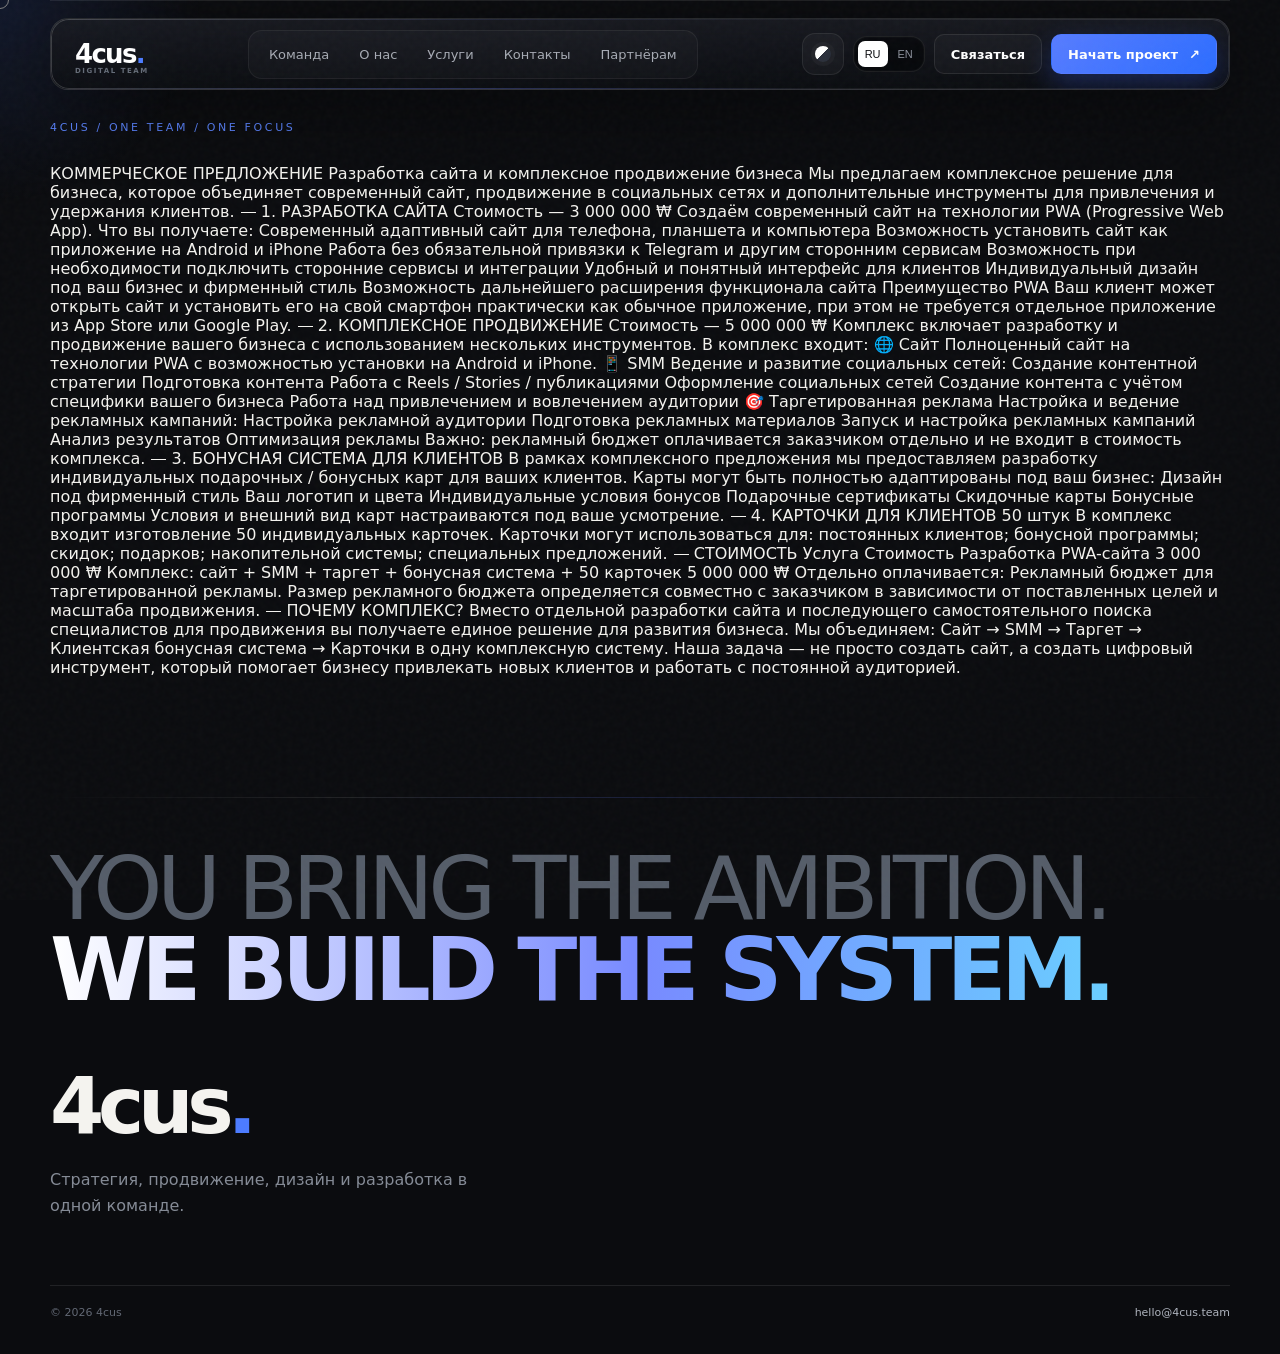
==== commit 2d51e379: "Update parth.html" ====
--- a/parth.html
+++ b/parth.html
@@ -9,7 +9,7 @@
   <link rel="stylesheet" href="styles.css" />
 </head>
 <body>
-  <div class="site-loader" id="siteLoader" aria-hidden="true"><div class="loader-mark">4cus<span>.</span></div><div class="loader-points"><i></i><i></i><i></i><i></i></div></div>
+  
   <div class="noise"></div>
   <div class="cursor-glow" id="cursorGlow"></div>
 
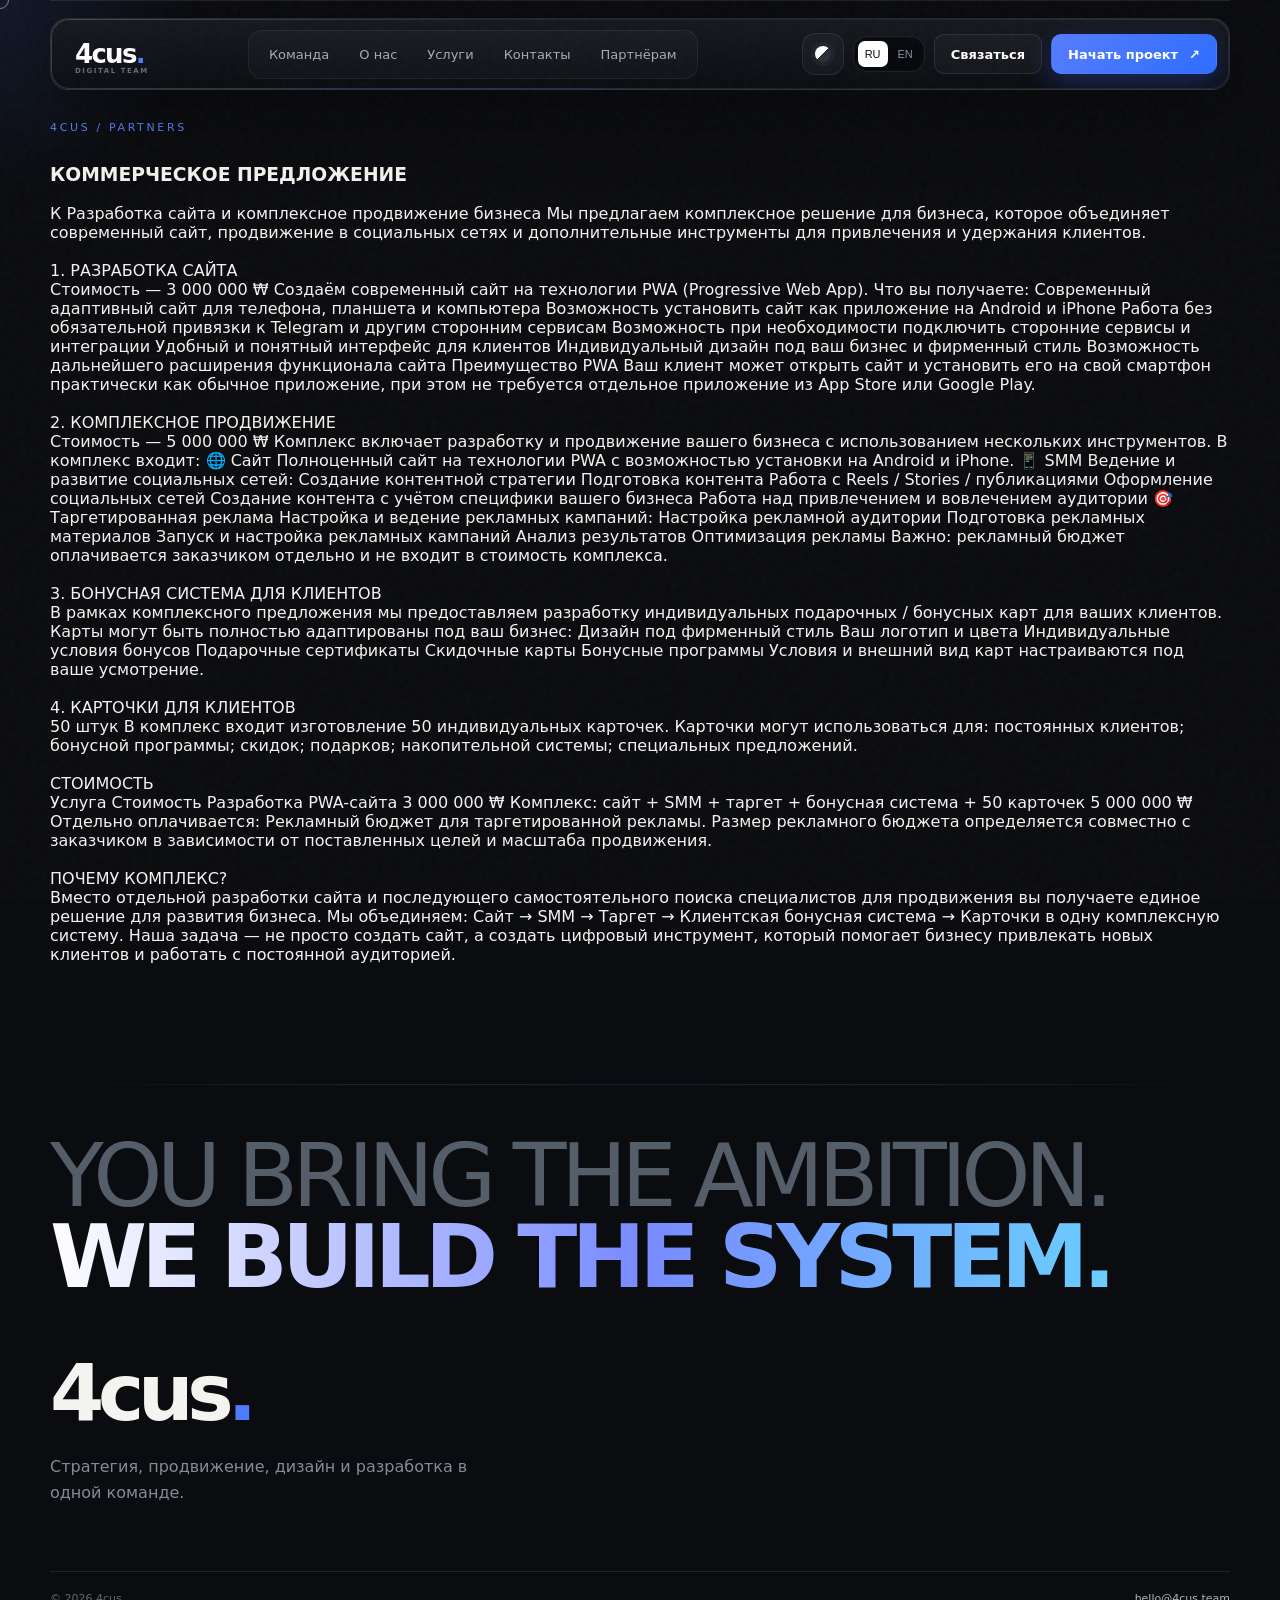
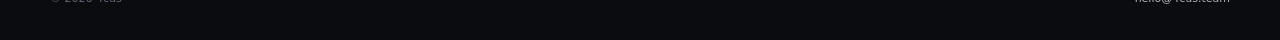
==== commit 87b2ab6f: "Update parth.html" ====
--- a/parth.html
+++ b/parth.html
@@ -41,12 +41,12 @@
 
 
     <section class="about section-pad" id="about">
-      <div class="about-kicker reveal">4cus / one team / one focus</div>
-      КОММЕРЧЕСКОЕ ПРЕДЛОЖЕНИЕ
+      <div class="about-kicker reveal">4cus / Partners</div>
+      <h3>КОММЕРЧЕСКОЕ ПРЕДЛОЖЕНИЕ</h3>К
 Разработка сайта и комплексное продвижение бизнеса
 Мы предлагаем комплексное решение для бизнеса, которое объединяет современный сайт, продвижение в социальных сетях и дополнительные инструменты для привлечения и удержания клиентов.
-⸻
-1. РАЗРАБОТКА САЙТА
+<br /><br/>
+1. РАЗРАБОТКА САЙТА<br/>
 Стоимость —
 3 000 000 ₩
 Создаём современный сайт на технологии PWA (Progressive Web App).
@@ -60,8 +60,8 @@
 Возможность дальнейшего расширения функционала сайта
 Преимущество PWA
 Ваш клиент может открыть сайт и установить его на свой смартфон практически как обычное приложение, при этом не требуется отдельное приложение из App Store или Google Play.
-⸻
-2. КОМПЛЕКСНОЕ ПРОДВИЖЕНИЕ
+<br /><br/>
+2. КОМПЛЕКСНОЕ ПРОДВИЖЕНИЕ<br/>
 Стоимость —
 5 000 000 ₩
 Комплекс включает разработку и продвижение вашего бизнеса с использованием нескольких инструментов.
@@ -84,8 +84,8 @@
 Анализ результатов
 Оптимизация рекламы
 Важно: рекламный бюджет оплачивается заказчиком отдельно и не входит в стоимость комплекса.
-⸻
-3. БОНУСНАЯ СИСТЕМА ДЛЯ КЛИЕНТОВ
+<br /><br/>
+3. БОНУСНАЯ СИСТЕМА ДЛЯ КЛИЕНТОВ<br/>
 В рамках комплексного предложения мы предоставляем разработку индивидуальных подарочных / бонусных карт для ваших клиентов.
 Карты могут быть полностью адаптированы под ваш бизнес:
 Дизайн под фирменный стиль
@@ -95,8 +95,8 @@
 Скидочные карты
 Бонусные программы
 Условия и внешний вид карт настраиваются под ваше усмотрение.
-⸻
-4. КАРТОЧКИ ДЛЯ КЛИЕНТОВ
+<br /><br/>
+4. КАРТОЧКИ ДЛЯ КЛИЕНТОВ<br/>
 50 штук
 В комплекс входит изготовление 50 индивидуальных карточек.
 Карточки могут использоваться для:
@@ -106,16 +106,16 @@
 подарков;
 накопительной системы;
 специальных предложений.
-⸻
-СТОИМОСТЬ
+<br /><br/>
+СТОИМОСТЬ<br/>
 Услуга	Стоимость
 Разработка PWA-сайта	3 000 000 ₩
 Комплекс: сайт + SMM + таргет + бонусная система + 50 карточек	5 000 000 ₩
 Отдельно оплачивается:
 Рекламный бюджет для таргетированной рекламы.
 Размер рекламного бюджета определяется совместно с заказчиком в зависимости от поставленных целей и масштаба продвижения.
-⸻
-ПОЧЕМУ КОМПЛЕКС?
+<br /><br/>
+ПОЧЕМУ КОМПЛЕКС?<br/>
 Вместо отдельной разработки сайта и последующего самостоятельного поиска специалистов для продвижения вы получаете единое решение для развития бизнеса.
 Мы объединяем:
 Сайт → SMM → Таргет → Клиентская бонусная система → Карточки
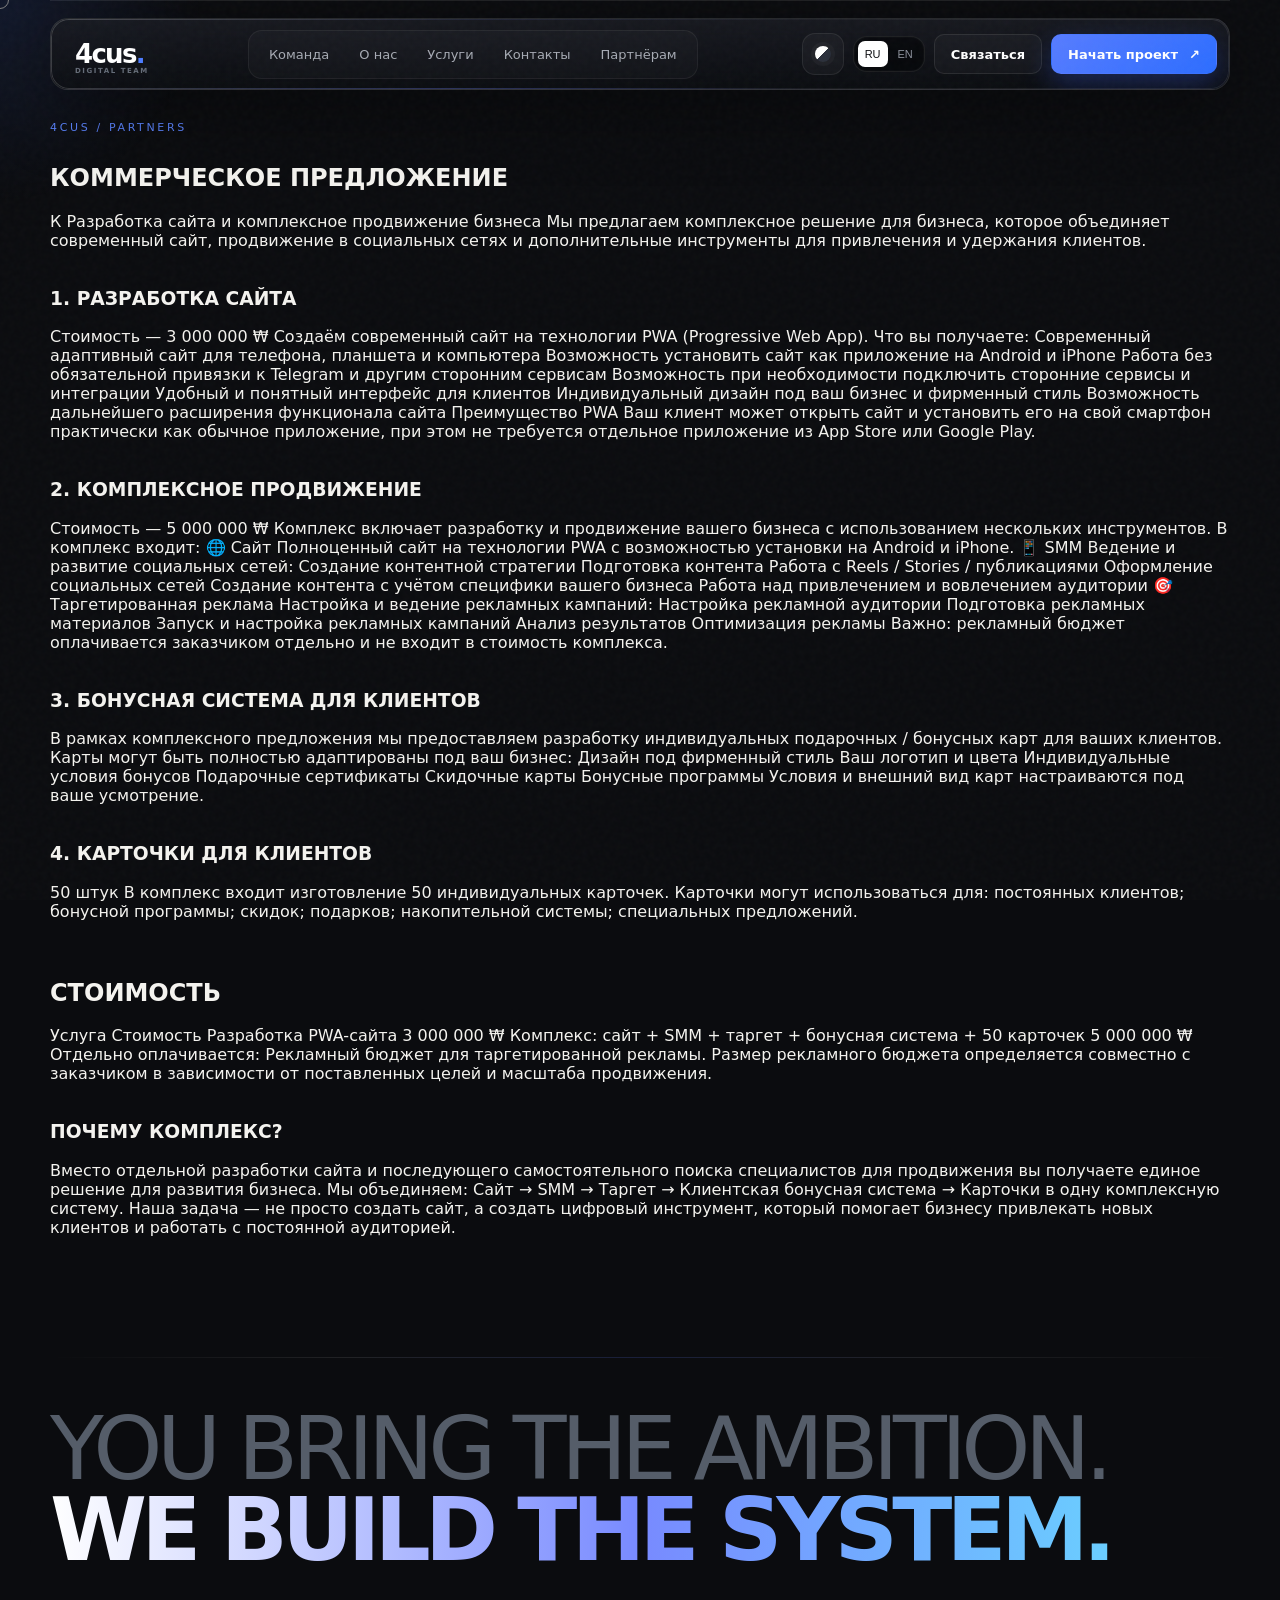
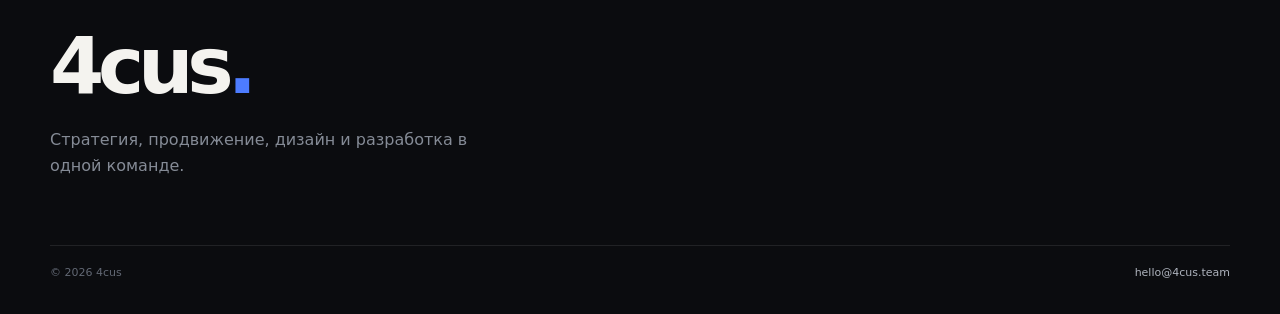
==== commit 8941614c: "Update parth.html" ====
--- a/parth.html
+++ b/parth.html
@@ -42,11 +42,11 @@
 
     <section class="about section-pad" id="about">
       <div class="about-kicker reveal">4cus / Partners</div>
-      <h3>КОММЕРЧЕСКОЕ ПРЕДЛОЖЕНИЕ</h3>К
+      <h2>КОММЕРЧЕСКОЕ ПРЕДЛОЖЕНИЕ</h2>К
 Разработка сайта и комплексное продвижение бизнеса
 Мы предлагаем комплексное решение для бизнеса, которое объединяет современный сайт, продвижение в социальных сетях и дополнительные инструменты для привлечения и удержания клиентов.
 <br /><br/>
-1. РАЗРАБОТКА САЙТА<br/>
+<h3>1. РАЗРАБОТКА САЙТА</h3>
 Стоимость —
 3 000 000 ₩
 Создаём современный сайт на технологии PWA (Progressive Web App).
@@ -61,7 +61,7 @@
 Преимущество PWA
 Ваш клиент может открыть сайт и установить его на свой смартфон практически как обычное приложение, при этом не требуется отдельное приложение из App Store или Google Play.
 <br /><br/>
-2. КОМПЛЕКСНОЕ ПРОДВИЖЕНИЕ<br/>
+<h3>2. КОМПЛЕКСНОЕ ПРОДВИЖЕНИЕ</h3>
 Стоимость —
 5 000 000 ₩
 Комплекс включает разработку и продвижение вашего бизнеса с использованием нескольких инструментов.
@@ -85,7 +85,7 @@
 Оптимизация рекламы
 Важно: рекламный бюджет оплачивается заказчиком отдельно и не входит в стоимость комплекса.
 <br /><br/>
-3. БОНУСНАЯ СИСТЕМА ДЛЯ КЛИЕНТОВ<br/>
+<h3>3. БОНУСНАЯ СИСТЕМА ДЛЯ КЛИЕНТОВ</h3>
 В рамках комплексного предложения мы предоставляем разработку индивидуальных подарочных / бонусных карт для ваших клиентов.
 Карты могут быть полностью адаптированы под ваш бизнес:
 Дизайн под фирменный стиль
@@ -96,7 +96,7 @@
 Бонусные программы
 Условия и внешний вид карт настраиваются под ваше усмотрение.
 <br /><br/>
-4. КАРТОЧКИ ДЛЯ КЛИЕНТОВ<br/>
+<h3>4. КАРТОЧКИ ДЛЯ КЛИЕНТОВ</h3>
 50 штук
 В комплекс входит изготовление 50 индивидуальных карточек.
 Карточки могут использоваться для:
@@ -106,8 +106,8 @@
 подарков;
 накопительной системы;
 специальных предложений.
-<br /><br/>
-СТОИМОСТЬ<br/>
+<br /><br/><br />
+<h2>СТОИМОСТЬ</h2>
 Услуга	Стоимость
 Разработка PWA-сайта	3 000 000 ₩
 Комплекс: сайт + SMM + таргет + бонусная система + 50 карточек	5 000 000 ₩
@@ -115,7 +115,7 @@
 Рекламный бюджет для таргетированной рекламы.
 Размер рекламного бюджета определяется совместно с заказчиком в зависимости от поставленных целей и масштаба продвижения.
 <br /><br/>
-ПОЧЕМУ КОМПЛЕКС?<br/>
+<h3>ПОЧЕМУ КОМПЛЕКС?</h3>
 Вместо отдельной разработки сайта и последующего самостоятельного поиска специалистов для продвижения вы получаете единое решение для развития бизнеса.
 Мы объединяем:
 Сайт → SMM → Таргет → Клиентская бонусная система → Карточки
@@ -133,6 +133,11 @@
     <div class="footer-bottom"><span>© 2026 4cus</span><a href="mailto:hello@4cus.team">hello@4cus.team</a></div>
   </footer>
 
+  <div class="mobile-menu" id="mobileMenu" aria-hidden="true">
+    <button class="menu-close" id="menuClose" type="button">×</button><button class="mobile-theme-toggle" id="mobileThemeToggle" type="button">Light / Dark</button>
+    <a href="#team" data-i18n="navTeam">Команда</a><a href="#about" data-i18n="navAbout">О нас</a><a href="#services" data-i18n="navServices">Услуги</a><a href="#contact" data-i18n="navContact">Контакты</a><a href="https://sanek99tyan-svg.github.io/4cusv4/parth.html" data-i18n="navContact">Контакты</a>
+  </div>
+
 
   <div class="custom-cursor" id="customCursor"><span></span></div>
   <script src="script.js"></script>
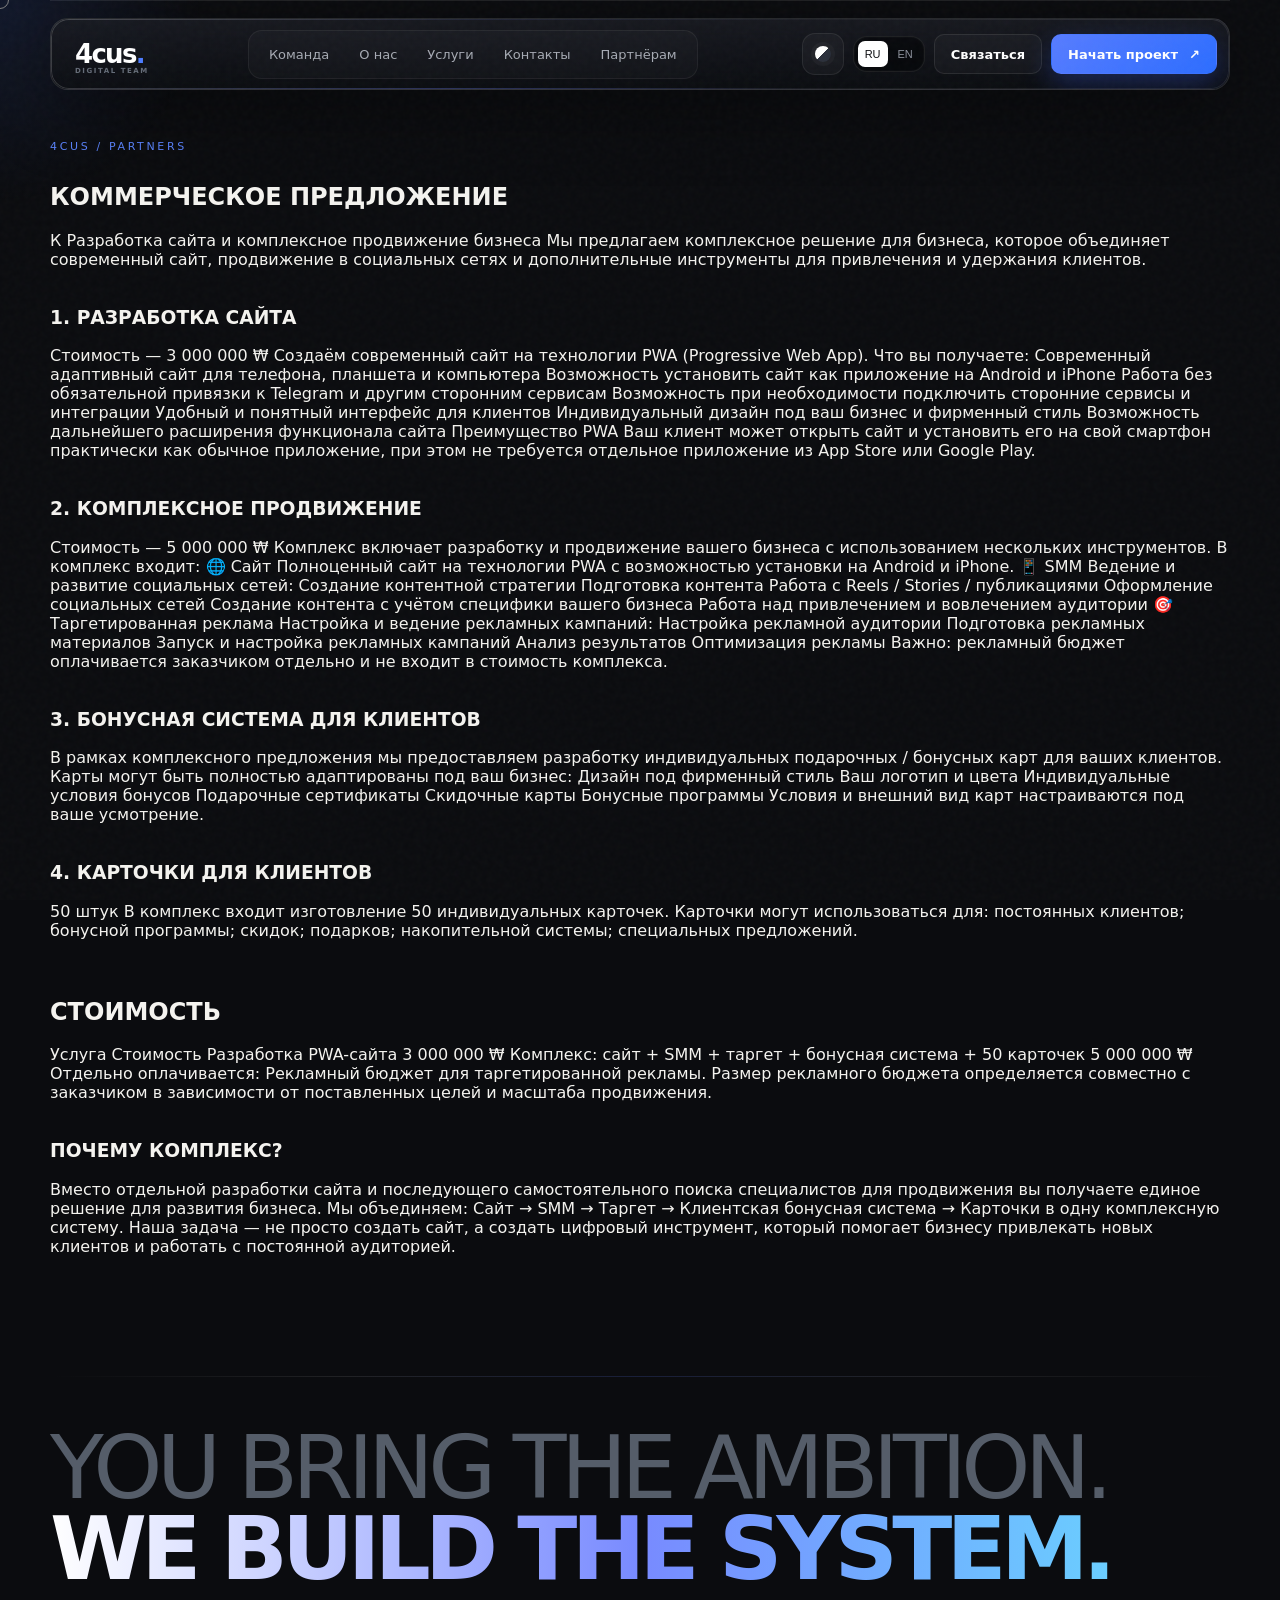
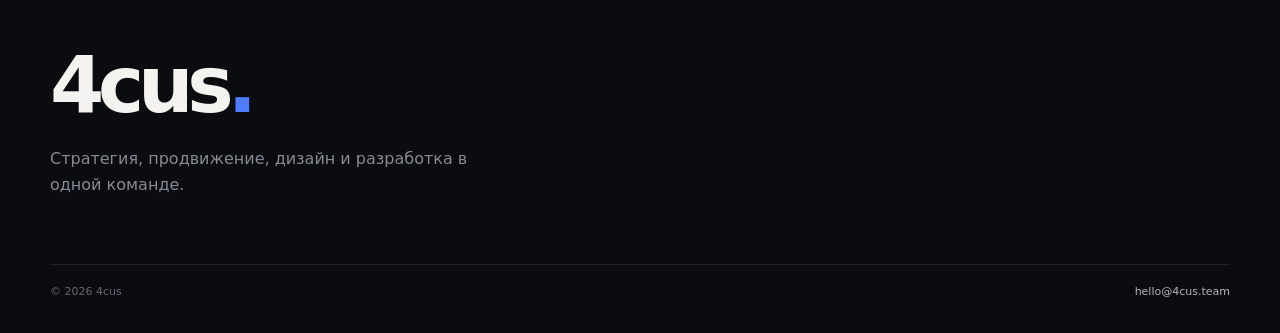
==== commit 88c9743b: "Update parth.html" ====
--- a/parth.html
+++ b/parth.html
@@ -41,6 +41,7 @@
 
 
     <section class="about section-pad" id="about">
+      <br />
       <div class="about-kicker reveal">4cus / Partners</div>
       <h2>КОММЕРЧЕСКОЕ ПРЕДЛОЖЕНИЕ</h2>К
 Разработка сайта и комплексное продвижение бизнеса
@@ -135,7 +136,7 @@
 
   <div class="mobile-menu" id="mobileMenu" aria-hidden="true">
     <button class="menu-close" id="menuClose" type="button">×</button><button class="mobile-theme-toggle" id="mobileThemeToggle" type="button">Light / Dark</button>
-    <a href="#team" data-i18n="navTeam">Команда</a><a href="#about" data-i18n="navAbout">О нас</a><a href="#services" data-i18n="navServices">Услуги</a><a href="#contact" data-i18n="navContact">Контакты</a><a href="https://sanek99tyan-svg.github.io/4cusv4/parth.html" data-i18n="navContact">Контакты</a>
+    <a href="#team" data-i18n="navTeam">Команда</a><a href="#about" data-i18n="navAbout">О нас</a><a href="#services" data-i18n="navServices">Услуги</a><a href="#contact" data-i18n="navContact">Контакты</a><a href="https://sanek99tyan-svg.github.io/4cusv4/parth.html" data-i18n="navContact">Партнёрам</a>
   </div>
 
 
